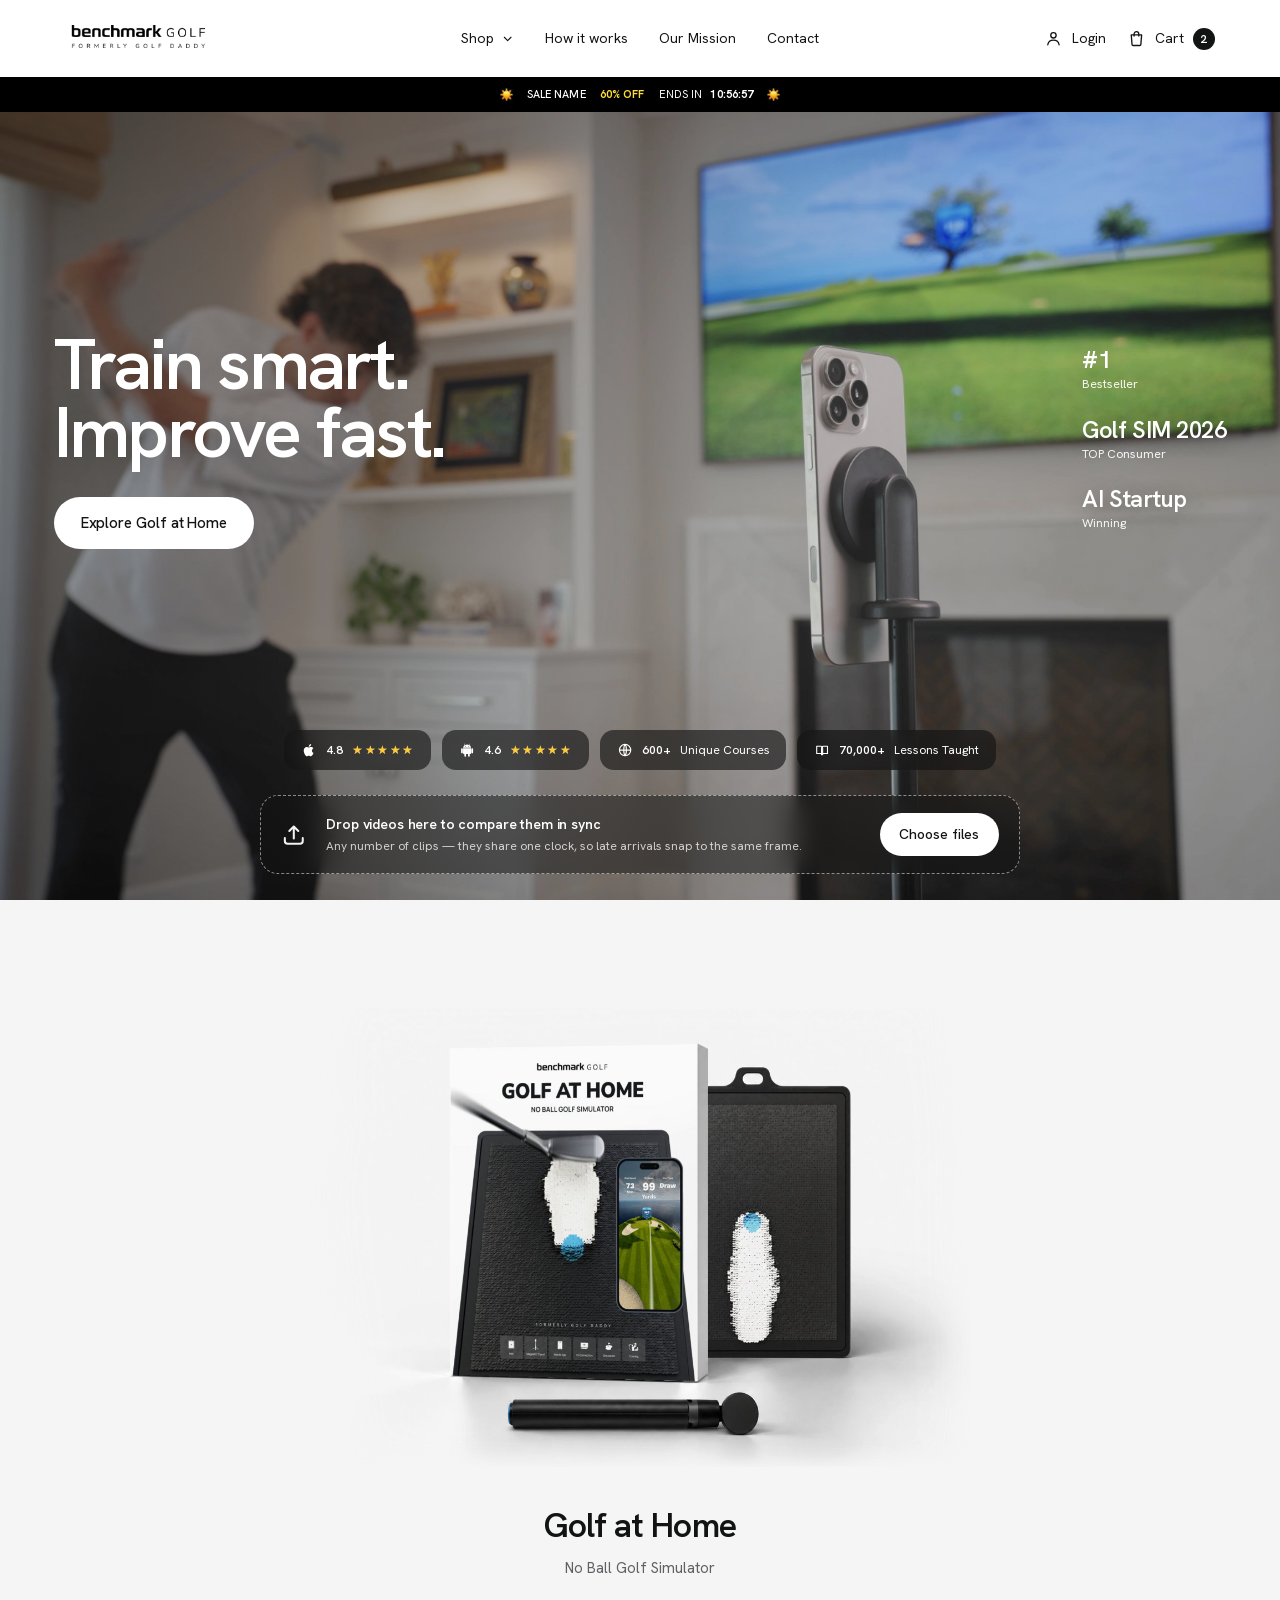
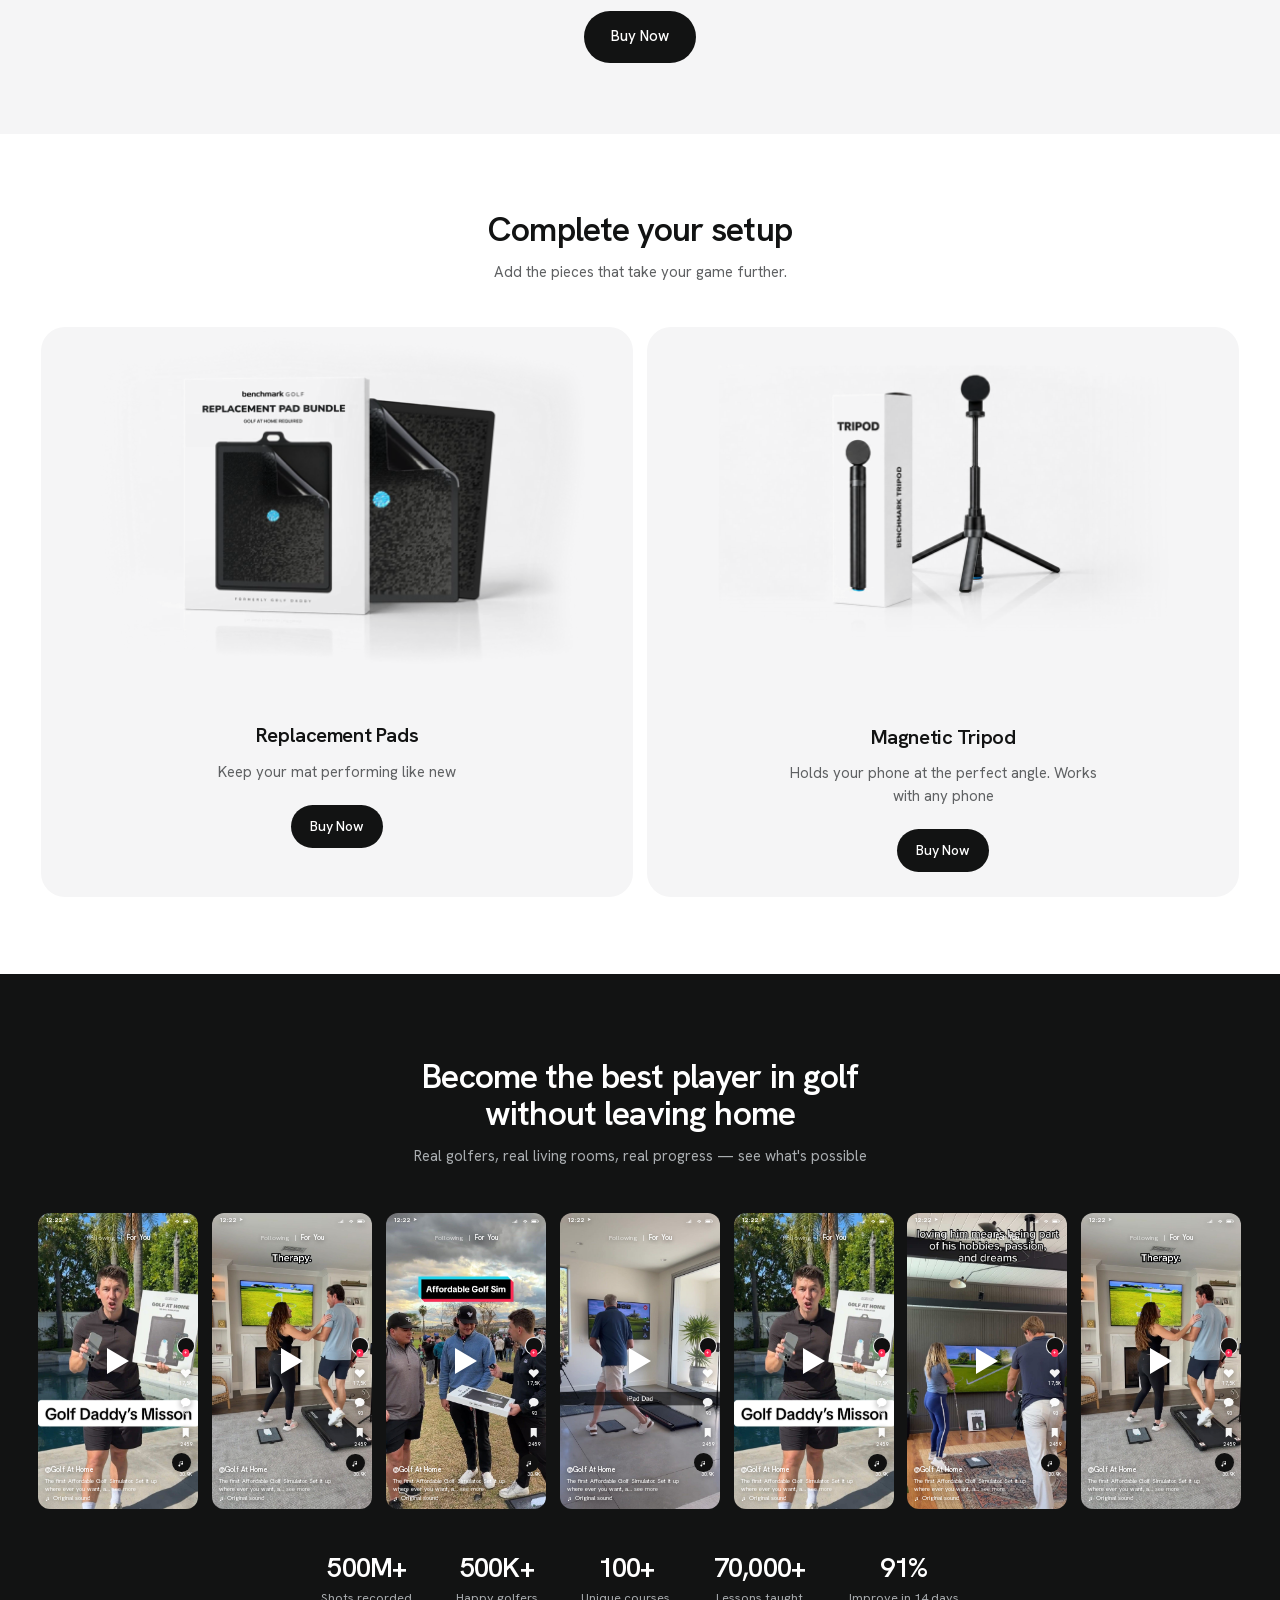
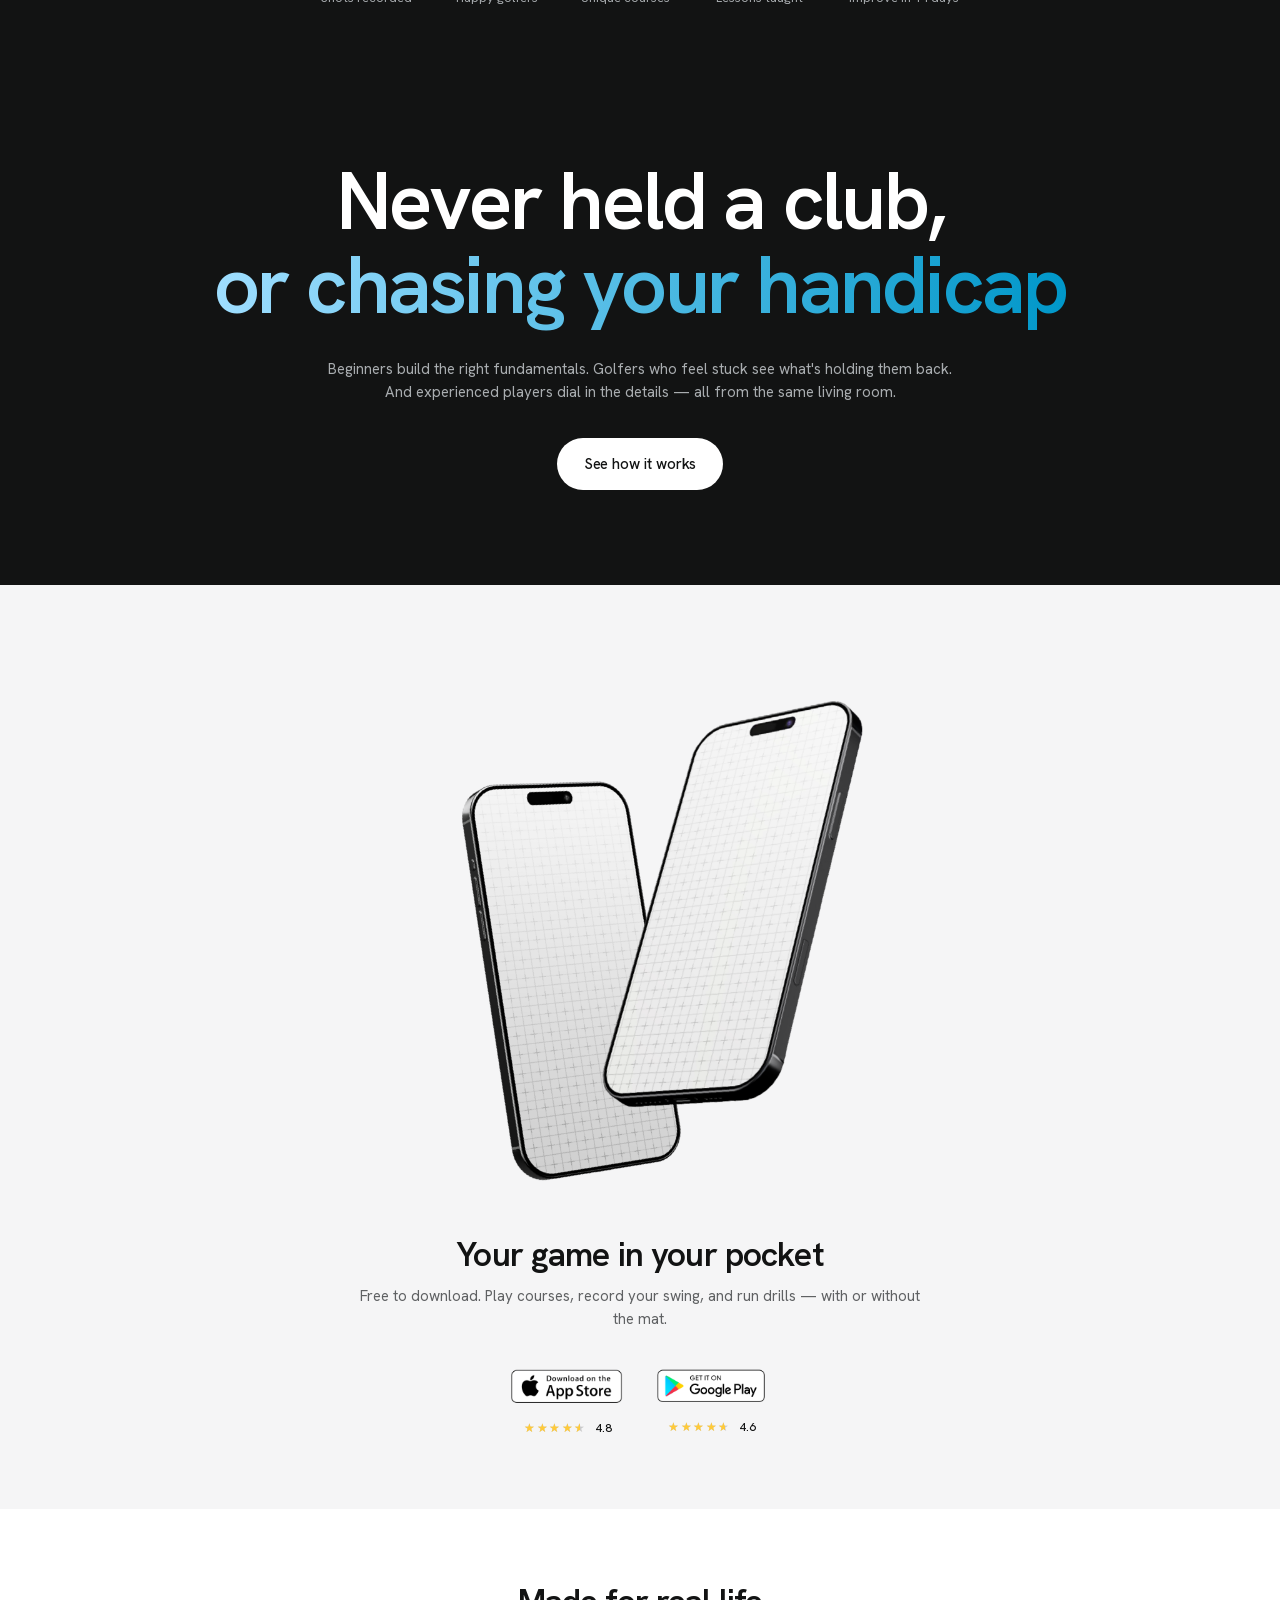
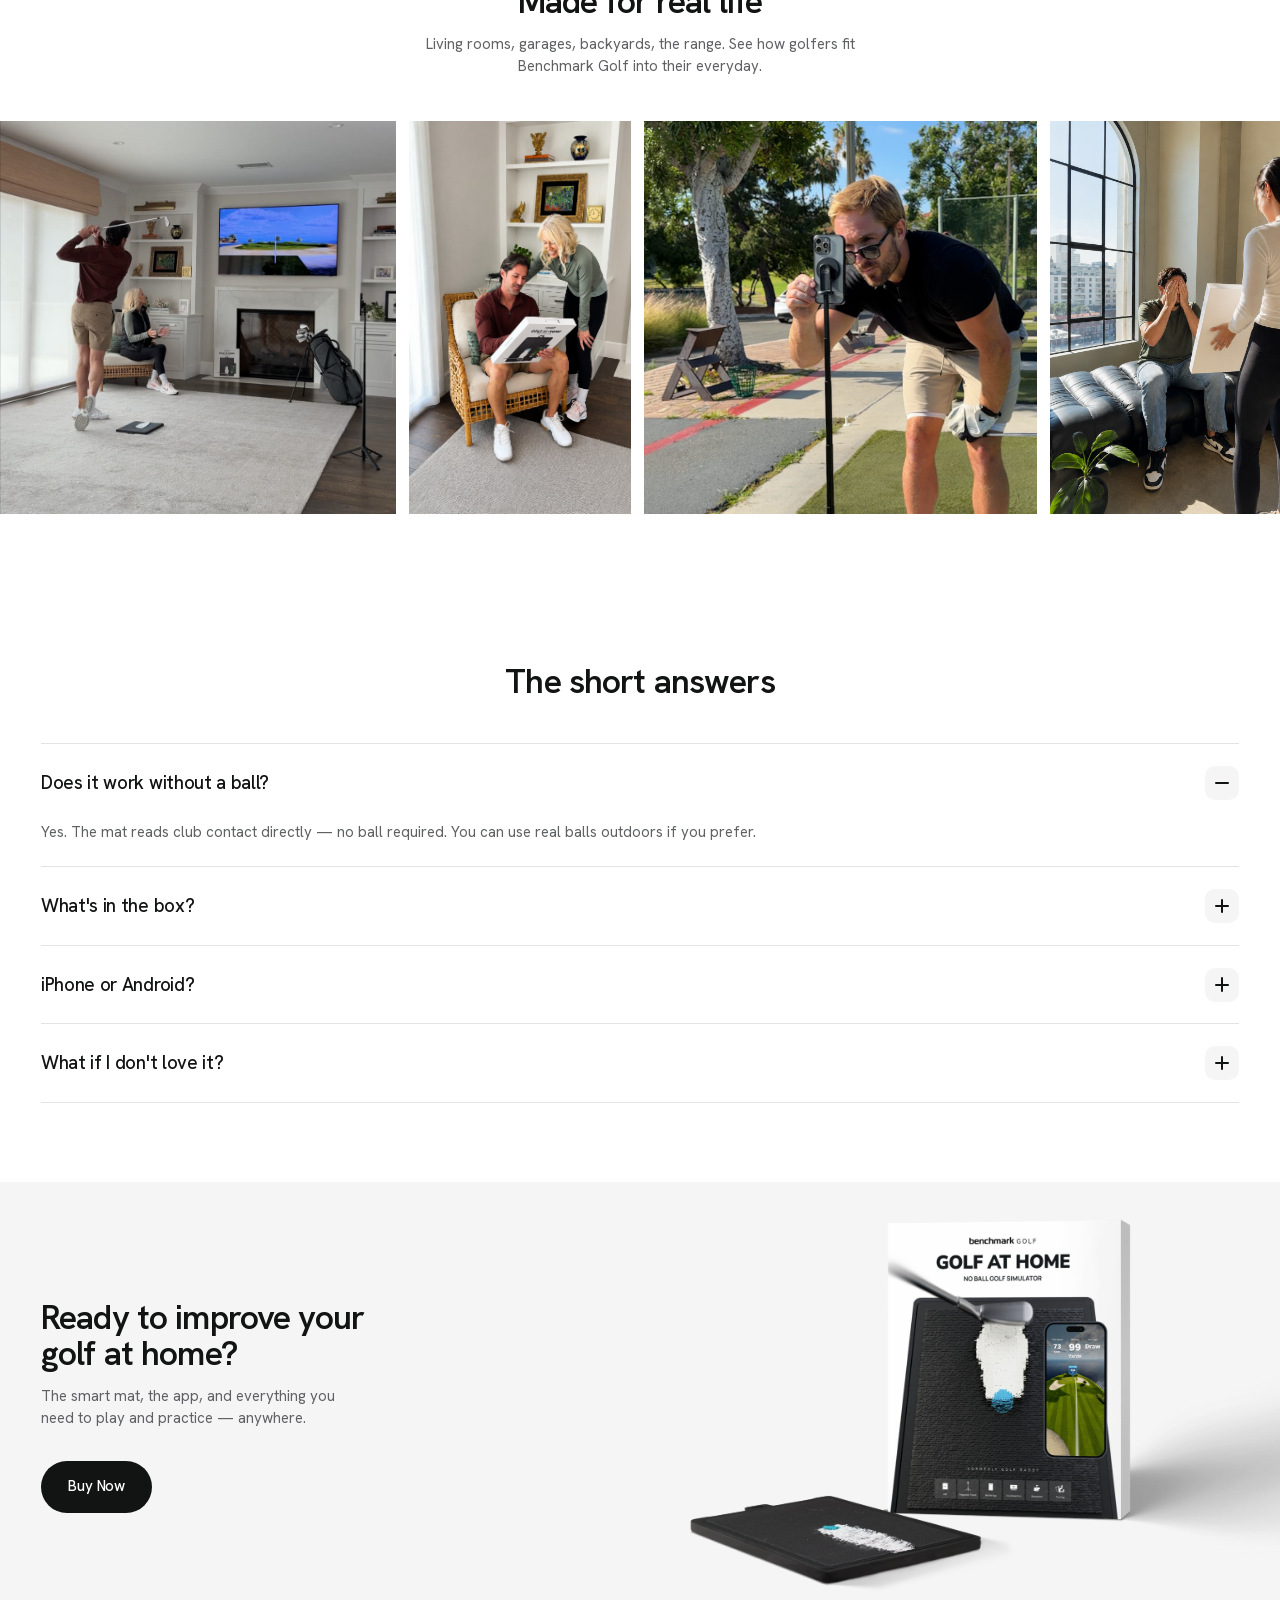
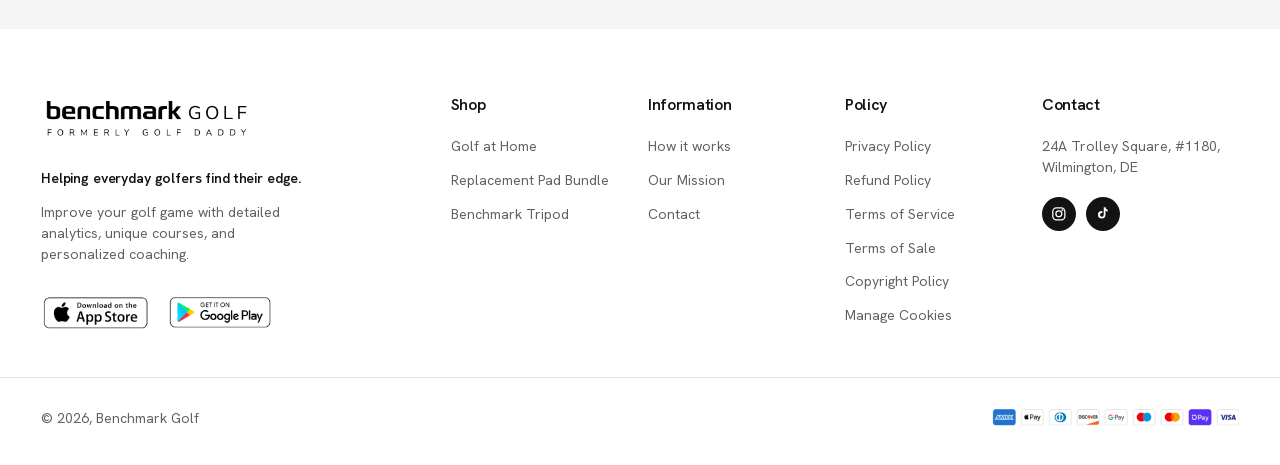
==== index.html @ 64818cf3 "Benchmark Golf homepage rebuild with synced drag-and-drop hero visualiser Recreates Home.pdf as a re" ====
<!doctype html>
<html lang="en">
<head>
<meta charset="utf-8">
<meta name="viewport" content="width=device-width, initial-scale=1, viewport-fit=cover">
<title>Benchmark Golf — Train smart. Improve fast.</title>
<meta name="description" content="Benchmark Golf reference build. Homepage recreated from the Figma comp, with a drag-and-drop synchronized video visualizer in the hero.">
<meta name="theme-color" content="#ffffff">
<link rel="preload" href="assets/fonts/HankenGrotesk-var.woff2" as="font" type="font/woff2" crossorigin>
<link rel="stylesheet" href="assets/css/styles.css">
<link rel="icon" href="data:image/svg+xml,<svg xmlns='http://www.w3.org/2000/svg' viewBox='0 0 100 100'><text y='.9em' font-size='90'>⛳</text></svg>">
</head>
<body>

<!-- ══════════════════════════ HEADER ══════════════════════════ -->
<header class="hdr" id="top">
  <div class="hdr__inner">
    <button class="hdr__burger" type="button" aria-label="Open menu" aria-expanded="false" data-menu-toggle>
      <span></span><span></span><span></span>
    </button>

    <a class="hdr__logo" href="#top" aria-label="Benchmark Golf — home">
      <img src="assets/img/logo-header.png" alt="Benchmark Golf, formerly Golf Daddy" width="230" height="60">
    </a>

    <nav class="nav" aria-label="Primary">
      <a class="nav__link nav__link--menu" href="#shop">Shop
        <svg viewBox="0 0 24 24" aria-hidden="true"><path d="M6 9.5 12 15.5 18 9.5" fill="none" stroke="currentColor" stroke-width="2" stroke-linecap="round" stroke-linejoin="round"/></svg>
      </a>
      <a class="nav__link" href="#how">How it works</a>
      <a class="nav__link" href="#mission">Our Mission</a>
      <a class="nav__link" href="#contact">Contact</a>
    </nav>

    <div class="hdr__actions">
      <a class="hdr__action" href="#login">
        <svg viewBox="0 0 24 24" aria-hidden="true"><circle cx="12" cy="8" r="3.4" fill="none" stroke="currentColor" stroke-width="1.7"/><path d="M4.8 20c.6-3.7 3.6-5.8 7.2-5.8s6.6 2.1 7.2 5.8" fill="none" stroke="currentColor" stroke-width="1.7" stroke-linecap="round"/></svg>
        <span>Login</span>
      </a>
      <a class="hdr__action" href="#cart">
        <svg viewBox="0 0 24 24" aria-hidden="true"><path d="M5.4 7.5h13.2l-1 12.2a1.4 1.4 0 0 1-1.4 1.3H7.8a1.4 1.4 0 0 1-1.4-1.3L5.4 7.5Z" fill="none" stroke="currentColor" stroke-width="1.7" stroke-linejoin="round"/><path d="M9 9V6.4a3 3 0 0 1 6 0V9" fill="none" stroke="currentColor" stroke-width="1.7" stroke-linecap="round"/></svg>
        <span>Cart</span>
        <b class="hdr__badge">2</b>
      </a>
    </div>
  </div>

  <!-- promo bar -->
  <div class="promo">
    <div class="promo__inner">
      <img class="promo__sun" src="assets/img/sun.jpg" alt="" width="18" height="18">
      <span class="promo__name">SALE NAME</span>
      <i class="promo__rule"></i>
      <span class="promo__off">60% OFF</span>
      <i class="promo__rule"></i>
      <span class="promo__ends">ENDS IN <b data-countdown="10:56:59">10:56:59</b></span>
      <img class="promo__sun" src="assets/img/sun.jpg" alt="" width="18" height="18">
    </div>
  </div>
</header>

<!-- ══════════════════════ HERO / VISUALIZER ══════════════════════ -->
<section class="hero" id="hero" data-state="empty">

  <!-- still frame from the comp, shown until clips are loaded -->
  <img class="hero__still" src="assets/img/hero-still.jpg" alt="" aria-hidden="true">
  <div class="hero__scrim" aria-hidden="true"></div>

  <!-- ---------- empty state: the comp's hero ---------- -->
  <div class="hero__copy">
    <div class="hero__lead">
      <h1 class="hero__title">Train smart.<br>Improve fast.</h1>
      <a class="btn btn--light" href="#shop">Explore Golf at Home</a>
    </div>

    <ul class="awards" aria-label="Awards">
      <li><b>#1</b><span>Bestseller</span></li>
      <li><b>Golf SIM 2026</b><span>TOP Consumer</span></li>
      <li><b>AI Startup</b><span>Winning</span></li>
    </ul>
  </div>

  <ul class="chips" aria-label="Ratings and stats">
    <li class="chip">
      <svg class="chip__i" viewBox="0 0 24 24" aria-hidden="true"><path fill="currentColor" d="M16.4 12.7c0-2.3 1.9-3.4 2-3.5-1.1-1.6-2.8-1.8-3.4-1.8-1.4-.15-2.8.85-3.5.85s-1.8-.83-3-.81c-1.5.02-2.9.88-3.7 2.24-1.6 2.75-.4 6.83 1.1 9.07.75 1.1 1.63 2.33 2.8 2.29 1.13-.05 1.55-.73 2.92-.73s1.75.73 2.94.71c1.22-.02 2-1.12 2.74-2.22.86-1.27 1.22-2.5 1.24-2.56-.03-.01-2.38-.91-2.4-3.6ZM14.1 5.9c.62-.75 1.04-1.8.92-2.85-.9.04-1.98.6-2.62 1.34-.57.66-1.07 1.72-.94 2.74 1 .08 2.02-.5 2.64-1.23Z"/></svg>
      <b>4.8</b><span class="stars" data-stars="5" aria-label="5 out of 5"></span>
    </li>
    <li class="chip">
      <svg class="chip__i" viewBox="0 0 24 24" aria-hidden="true"><path fill="currentColor" d="M6 9.4v7.4c0 .6.5 1.1 1.1 1.1h.8v2.6a1.3 1.3 0 0 0 2.6 0V17.9h2.9v2.6a1.3 1.3 0 0 0 2.6 0V17.9h.8c.6 0 1.1-.5 1.1-1.1V9.4H6Zm-1.6-.1a1.3 1.3 0 0 0-1.3 1.3v4.9a1.3 1.3 0 0 0 2.6 0v-4.9a1.3 1.3 0 0 0-1.3-1.3Zm15.2 0a1.3 1.3 0 0 0-1.3 1.3v4.9a1.3 1.3 0 0 0 2.6 0v-4.9a1.3 1.3 0 0 0-1.3-1.3ZM15.5 4.6l1-1.8a.3.3 0 0 0-.5-.3l-1 1.85a6.5 6.5 0 0 0-5.9 0L8.05 2.5a.3.3 0 0 0-.52.3l1 1.8A5.4 5.4 0 0 0 6 8.6h12a5.4 5.4 0 0 0-2.5-4ZM9.5 6.9a.6.6 0 1 1 0-1.2.6.6 0 0 1 0 1.2Zm5 0a.6.6 0 1 1 0-1.2.6.6 0 0 1 0 1.2Z"/></svg>
      <b>4.6</b><span class="stars" data-stars="5" aria-label="5 out of 5"></span>
    </li>
    <li class="chip">
      <svg class="chip__i" viewBox="0 0 24 24" aria-hidden="true"><circle cx="12" cy="12" r="8.4" fill="none" stroke="currentColor" stroke-width="1.7"/><path d="M12 3.6c2.6 2.5 2.6 14.3 0 16.8M12 3.6c-2.6 2.5-2.6 14.3 0 16.8M3.7 12h16.6" fill="none" stroke="currentColor" stroke-width="1.7"/></svg>
      <b>600+</b> Unique Courses
    </li>
    <li class="chip">
      <svg class="chip__i" viewBox="0 0 24 24" aria-hidden="true"><path d="M4 6.4h6.2a2.6 2.6 0 0 1 2.6 2.6v10a2 2 0 0 0-2-2H4V6.4Z" fill="none" stroke="currentColor" stroke-width="1.6" stroke-linejoin="round"/><path d="M20 6.4h-6.2a2.6 2.6 0 0 0-2.6 2.6v10a2 2 0 0 1 2-2H20V6.4Z" fill="none" stroke="currentColor" stroke-width="1.6" stroke-linejoin="round"/></svg>
      <b>70,000+</b> Lessons Taught
    </li>
  </ul>

  <!-- ---------- drop affordance ---------- -->
  <div class="dropcard" data-dropcard>
    <svg class="dropcard__i" viewBox="0 0 24 24" aria-hidden="true"><path d="M12 15.5V4.2m0 0L7.8 8.4M12 4.2l4.2 4.2" fill="none" stroke="currentColor" stroke-width="1.9" stroke-linecap="round" stroke-linejoin="round"/><path d="M3.6 15v2.8a2.6 2.6 0 0 0 2.6 2.6h11.6a2.6 2.6 0 0 0 2.6-2.6V15" fill="none" stroke="currentColor" stroke-width="1.9" stroke-linecap="round"/></svg>
    <div class="dropcard__txt">
      <b>Drop videos here to compare them in sync</b>
      <span>Any number of clips — they share one clock, so late arrivals snap to the same frame.</span>
    </div>
    <button class="btn btn--light btn--sm" type="button" data-browse>Choose files</button>
  </div>

  <!-- ---------- active state: the sync stage ---------- -->
  <div class="stage" data-stage hidden>
    <div class="stage__grid" data-grid></div>

    <div class="stage__bar">
      <div class="stage__row stage__row--main">
        <button class="ctl ctl--play" type="button" data-play aria-label="Play or pause (Space)">
          <svg class="i-play" viewBox="0 0 24 24" aria-hidden="true"><path fill="currentColor" d="M8 5.2 19 12 8 18.8V5.2Z"/></svg>
          <svg class="i-pause" viewBox="0 0 24 24" aria-hidden="true"><path fill="currentColor" d="M7.5 5h3.2v14H7.5zM13.3 5h3.2v14h-3.2z"/></svg>
        </button>

        <button class="ctl" type="button" data-restart aria-label="Restart (R)" title="Restart">
          <svg viewBox="0 0 24 24" aria-hidden="true"><path d="M4.8 12a7.2 7.2 0 1 0 2.2-5.2" fill="none" stroke="currentColor" stroke-width="1.9" stroke-linecap="round"/><path d="M4.4 4.6v4.2h4.2" fill="none" stroke="currentColor" stroke-width="1.9" stroke-linecap="round" stroke-linejoin="round"/></svg>
        </button>

        <span class="stage__time"><b data-cur>0:00.00</b> / <span data-dur>0:00.00</span></span>

        <input class="scrub" type="range" min="0" max="1000" value="0" step="1" data-scrub aria-label="Timeline">

        <div class="seg" role="group" aria-label="Playback speed">
          <button type="button" data-rate="0.25">¼×</button>
          <button type="button" data-rate="0.5">½×</button>
          <button type="button" data-rate="1" class="is-on">1×</button>
          <button type="button" data-rate="2">2×</button>
        </div>

        <button class="ctl ctl--txt is-on" type="button" data-loop aria-pressed="true" title="Loop">
          <svg viewBox="0 0 24 24" aria-hidden="true"><path d="M7 5.8h9.2a3.6 3.6 0 0 1 3.6 3.6v.6M17 18.2H7.8a3.6 3.6 0 0 1-3.6-3.6v-.6" fill="none" stroke="currentColor" stroke-width="1.9" stroke-linecap="round"/><path d="M14.6 3.4 17 5.8l-2.4 2.4M9.4 20.6 7 18.2l2.4-2.4" fill="none" stroke="currentColor" stroke-width="1.9" stroke-linecap="round" stroke-linejoin="round"/></svg>
          <span>Loop</span>
        </button>

        <div class="stage__spacer"></div>

        <button class="ctl ctl--txt" type="button" data-browse>
          <svg viewBox="0 0 24 24" aria-hidden="true"><path d="M12 5.5v13M5.5 12h13" fill="none" stroke="currentColor" stroke-width="2" stroke-linecap="round"/></svg>
          <span>Add</span>
        </button>
        <button class="ctl ctl--txt" type="button" data-fullscreen title="Fullscreen (F)">
          <svg viewBox="0 0 24 24" aria-hidden="true"><path d="M4.6 9.2V4.6h4.6M19.4 9.2V4.6h-4.6M4.6 14.8v4.6h4.6M19.4 14.8v4.6h-4.6" fill="none" stroke="currentColor" stroke-width="1.9" stroke-linecap="round" stroke-linejoin="round"/></svg>
        </button>
        <button class="ctl ctl--txt" type="button" data-clear title="Remove all clips">
          <svg viewBox="0 0 24 24" aria-hidden="true"><path d="M5.6 6.8h12.8M9.8 6.8V5.2a1.2 1.2 0 0 1 1.2-1.2h2a1.2 1.2 0 0 1 1.2 1.2v1.6M7.4 6.8l.7 12a1.3 1.3 0 0 0 1.3 1.2h5.2a1.3 1.3 0 0 0 1.3-1.2l.7-12" fill="none" stroke="currentColor" stroke-width="1.7" stroke-linecap="round" stroke-linejoin="round"/></svg>
          <span>Clear</span>
        </button>
      </div>
      <p class="stage__hint">Space play/pause · ←/→ nudge 1s · ⇧←/→ step a frame · R restart · F fullscreen · M mute. Files never leave your browser.</p>
    </div>
  </div>

  <!-- drag overlay -->
  <div class="dropveil" data-veil aria-hidden="true"><span>Release to add clips</span></div>
  <input type="file" accept="video/*" multiple hidden data-file>
</section>

<!-- ══════════════════════ GOLF AT HOME ══════════════════════ -->
<section class="pitch" id="shop">
  <img class="pitch__img" src="assets/img/product-golf-at-home.png" alt="Golf at Home no-ball golf simulator — box, smart mat, replacement pad and magnetic tripod" width="700" height="480">
  <h2 class="h2">Golf at Home</h2>
  <p class="pitch__sub">No Ball Golf Simulator</p>
  <a class="btn btn--dark" href="#cart">Buy Now</a>
</section>

<!-- ══════════════════════ COMPLETE YOUR SETUP ══════════════════════ -->
<section class="setup">
  <div class="wrap">
    <h2 class="h2 h2--c">Complete your setup</h2>
    <p class="sub sub--c">Add the pieces that take your game further.</p>

    <div class="setup__grid">
      <article class="card">
        <img src="assets/img/product-pads.png" alt="Replacement Pad Bundle" width="570" height="420">
        <h3>Replacement Pads</h3>
        <p>Keep your mat performing like new</p>
        <a class="btn btn--dark btn--sm" href="#cart">Buy Now</a>
      </article>
      <article class="card">
        <img src="assets/img/product-tripod.png" alt="Benchmark magnetic tripod" width="380" height="360">
        <h3>Magnetic Tripod</h3>
        <p>Holds your phone at the perfect angle. Works with any phone</p>
        <a class="btn btn--dark btn--sm" href="#cart">Buy Now</a>
      </article>
    </div>
  </div>
</section>

<!-- ══════════════════════ SOCIAL PROOF (DARK) ══════════════════════ -->
<section class="dark" id="how">
  <div class="wrap">
    <h2 class="h2 h2--c h2--inv">Become the best player in golf<br>without leaving home</h2>
    <p class="sub sub--c sub--inv">Real golfers, real living rooms, real progress — see what's possible</p>
  </div>

  <ul class="ugc">
    <li class="ugc__card"><img src="assets/img/ugc-1.jpg" alt="Golf Daddy's Mission" loading="lazy"><span class="ugc__play"></span><em>@Golf At Home</em></li>
    <li class="ugc__card"><img src="assets/img/ugc-2.jpg" alt="Therapy." loading="lazy"><span class="ugc__play"></span><em>@Golf At Home</em></li>
    <li class="ugc__card"><img src="assets/img/ugc-3.jpg" alt="Affordable Golf Sim" loading="lazy"><span class="ugc__play"></span><em>@Golf At Home</em></li>
    <li class="ugc__card"><img src="assets/img/ugc-4.jpg" alt="iPad Dad" loading="lazy"><span class="ugc__play"></span><em>@Golf At Home</em></li>
    <li class="ugc__card"><img src="assets/img/ugc-1.jpg" alt="Golf Daddy's Mission" loading="lazy"><span class="ugc__play"></span><em>@Golf At Home</em></li>
    <li class="ugc__card"><img src="assets/img/ugc-5.jpg" alt="Loving him means being part of his hobbies, passion and dreams" loading="lazy"><span class="ugc__play"></span><em>@Golf At Home</em></li>
    <li class="ugc__card"><img src="assets/img/ugc-2.jpg" alt="Therapy." loading="lazy"><span class="ugc__play"></span><em>@Golf At Home</em></li>
  </ul>

  <ul class="stats">
    <li><b>500M+</b><span>Shots recorded</span></li>
    <li><b>500K+</b><span>Happy golfers</span></li>
    <li><b>100+</b><span>Unique courses</span></li>
    <li><b>70,000+</b><span>Lessons taught</span></li>
    <li><b>91%</b><span>Improve in 14 days</span></li>
  </ul>
</section>

<!-- ══════════════════════ NEVER HELD A CLUB ══════════════════════ -->
<section class="dark dark--tight" id="mission">
  <div class="wrap">
    <h2 class="mega">Never held a club,<br><span class="mega__blue">or chasing your handicap</span></h2>
    <p class="sub sub--c sub--inv sub--narrow">Beginners build the right fundamentals. Golfers who feel stuck see what's holding them back. And experienced players dial in the details — all from the same living room.</p>
    <div class="center"><a class="btn btn--light" href="#how">See how it works</a></div>
  </div>
</section>

<!-- ══════════════════════ APP ══════════════════════ -->
<section class="app">
  <img class="app__img" src="assets/img/phones.png" alt="Benchmark Golf app on two iPhones" width="490" height="560">
  <h2 class="h2 h2--c">Your game in your pocket</h2>
  <p class="sub sub--c">Free to download. Play courses, record your swing, and run drills — with or without the mat.</p>
  <div class="app__badges">
    <a class="app__badge" href="#ios">
      <img src="assets/img/badge-appstore.png" alt="Download on the App Store" width="165" height="65">
      <span class="app__rating"><span class="stars" data-stars="4.5"></span><b>4.8</b></span>
    </a>
    <a class="app__badge" href="#android">
      <img src="assets/img/badge-googleplay.png" alt="Get it on Google Play" width="170" height="65">
      <span class="app__rating"><span class="stars" data-stars="4.5"></span><b>4.6</b></span>
    </a>
  </div>
</section>

<!-- ══════════════════════ MADE FOR REAL LIFE ══════════════════════ -->
<section class="life">
  <div class="wrap">
    <h2 class="h2 h2--c">Made for real life</h2>
    <p class="sub sub--c">Living rooms, garages, backyards, the range. See how golfers fit<br>Benchmark Golf into their everyday.</p>
  </div>
  <div class="marquee" data-marquee>
    <div class="marquee__track">
      <img src="assets/img/life-1.jpg" alt="" loading="lazy"><img src="assets/img/life-2.jpg" alt="" loading="lazy"><img src="assets/img/life-3.jpg" alt="" loading="lazy"><img src="assets/img/life-4.jpg" alt="" loading="lazy"><img src="assets/img/life-5.jpg" alt="" loading="lazy"><img src="assets/img/life-6.jpg" alt="" loading="lazy"><img src="assets/img/life-7.jpg" alt="" loading="lazy"><img src="assets/img/life-8.jpg" alt="" loading="lazy">
    </div>
  </div>
</section>

<!-- ══════════════════════ FAQ ══════════════════════ -->
<section class="faq">
  <h2 class="h2 h2--c">The short answers</h2>
  <div class="faq__list">
    <details open>
      <summary>Does it work without a ball?<i></i></summary>
      <div class="faq__a"><p>Yes. The mat reads club contact directly — no ball required. You can use real balls outdoors if you prefer.</p></div>
    </details>
    <details>
      <summary>What's in the box?<i></i></summary>
      <div class="faq__a"><p>The Golf at Home smart mat, a replacement pad, the magnetic phone tripod, and a quick-start guide. The app is a free download on iOS and Android.</p></div>
    </details>
    <details>
      <summary>iPhone or Android?<i></i></summary>
      <div class="faq__a"><p>Both. The app runs on iPhone and Android, and the magnetic tripod holds any phone at the right angle.</p></div>
    </details>
    <details>
      <summary>What if I don't love it?<i></i></summary>
      <div class="faq__a"><p>Send it back. If it isn't making your practice better, return it and we'll refund you.</p></div>
    </details>
  </div>
</section>

<!-- ══════════════════════ CTA ══════════════════════ -->
<section class="cta">
  <div class="cta__inner">
    <div class="cta__txt">
      <h2 class="h2">Ready to improve your<br>golf at home?</h2>
      <p class="sub">The smart mat, the app, and everything you need to play and practice — anywhere.</p>
      <a class="btn btn--dark" href="#cart">Buy Now</a>
    </div>
  </div>
  <img class="cta__img" src="assets/img/cta-product.png" alt="Golf at Home box and smart mat" width="770" height="700">
</section>

<!-- ══════════════════════ FOOTER ══════════════════════ -->
<footer class="ftr" id="contact">
  <div class="wrap ftr__grid">
    <div class="ftr__brand">
      <img class="ftr__logo" src="assets/img/logo-footer.png" alt="Benchmark Golf, formerly Golf Daddy" width="330" height="90">
      <p class="ftr__tag">Helping everyday golfers find their edge.</p>
      <p class="ftr__desc">Improve your golf game with detailed analytics, unique courses, and personalized coaching.</p>
      <div class="ftr__badges">
        <a href="#ios"><img src="assets/img/badge-appstore.png" alt="Download on the App Store" width="152" height="48"></a>
        <a href="#android"><img src="assets/img/badge-googleplay.png" alt="Get it on Google Play" width="156" height="48"></a>
      </div>
    </div>

    <nav class="ftr__col" aria-label="Shop">
      <h3>Shop</h3>
      <a href="#shop">Golf at Home</a>
      <a href="#shop">Replacement Pad Bundle</a>
      <a href="#shop">Benchmark Tripod</a>
    </nav>

    <nav class="ftr__col" aria-label="Information">
      <h3>Information</h3>
      <a href="#how">How it works</a>
      <a href="#mission">Our Mission</a>
      <a href="#contact">Contact</a>
    </nav>

    <nav class="ftr__col" aria-label="Policy">
      <h3>Policy</h3>
      <a href="#">Privacy Policy</a>
      <a href="#">Refund Policy</a>
      <a href="#">Terms of Service</a>
      <a href="#">Terms of Sale</a>
      <a href="#">Copyright Policy</a>
      <a href="#">Manage Cookies</a>
    </nav>

    <div class="ftr__col">
      <h3>Contact</h3>
      <address>24A Trolley Square, #1180,<br>Wilmington, DE</address>
      <div class="ftr__social">
        <a href="#" aria-label="Instagram"><svg viewBox="0 0 24 24" aria-hidden="true"><rect x="3.8" y="3.8" width="16.4" height="16.4" rx="5" fill="none" stroke="currentColor" stroke-width="1.7"/><circle cx="12" cy="12" r="4" fill="none" stroke="currentColor" stroke-width="1.7"/><circle cx="16.9" cy="7.1" r="1.2" fill="currentColor"/></svg></a>
        <a href="#" aria-label="TikTok"><svg viewBox="0 0 24 24" aria-hidden="true"><path fill="currentColor" d="M13.2 3h2.5c.2 1.7 1.2 3 2.9 3.3v2.5c-1.1 0-2.1-.3-3-.9v5.5a5.1 5.1 0 1 1-5.1-5.1c.3 0 .5 0 .8.1v2.6a2.5 2.5 0 1 0 1.9 2.4V3Z"/></svg></a>
      </div>
    </div>
  </div>

  <div class="wrap ftr__bottom">
    <small>© 2026, Benchmark Golf</small>
    <img class="ftr__pay" src="assets/img/payments.png" alt="Amex, Apple Pay, Diners Club, Discover, Google Pay, Maestro, Mastercard, Shop Pay, Visa" width="380" height="24">
  </div>
</footer>

<script src="assets/js/site.js" defer></script>
<script src="assets/js/visualizer.js" defer></script>
</body>
</html>
---- assets/css/styles.css ----
@font-face{
  font-family:'Hanken Grotesk';
  src:url('../fonts/HankenGrotesk-var.woff2') format('woff2-variations'),
      url('../fonts/HankenGrotesk-var.woff2') format('woff2');
  font-weight:300 800;
  font-style:normal;
  font-display:swap;
}

/* ─────────────────────────── tokens ─────────────────────────── */
:root{
  --ink:#121313;
  --gray:#f5f5f6;
  --card:#f5f5f6;
  --muted:#5f6163;
  --muted-inv:#a9adb0;
  --line:#e3e3e4;
  --blue-a:#9fdeff;
  --blue-b:#0097c9;
  --gold:#ffca39;
  --sale-gold:#fedd38;

  --wrap:1520px;
  --gutter:clamp(20px, 3.2vw, 60px);
  --hdr-h:77px;
  --promo-h:35px;

  --r-pill:999px;
  --r-card:24px;

  /* sizes calibrated against the comp: value at 1920 = design px */
  --fs-h1:clamp(42px, 5.62vw, 108px);
  --fs-mega:clamp(38px, 6.35vw, 122px);
  --fs-h2:clamp(28px, 2.66vw, 51px);
  --fs-sub:clamp(15px, 1.15vw, 22px);
  --fs-body:clamp(14px, .94vw, 18px);
  --fs-nav:clamp(14px, .94vw, 18px);
  --fs-btn:clamp(15px, 1.15vw, 22px);
}

*,*::before,*::after{box-sizing:border-box}
html{-webkit-text-size-adjust:100%;scroll-behavior:smooth}
@media (prefers-reduced-motion:reduce){html{scroll-behavior:auto}}

body{
  margin:0;
  background:#fff;
  color:var(--ink);
  font-family:'Hanken Grotesk',-apple-system,BlinkMacSystemFont,'Segoe UI',Roboto,Helvetica,Arial,sans-serif;
  font-size:var(--fs-body);
  line-height:1.5;
  -webkit-font-smoothing:antialiased;
  text-rendering:optimizeLegibility;
}
img{max-width:100%;display:block}
a{color:inherit;text-decoration:none}
button{font:inherit;color:inherit}
svg{width:1em;height:1em;display:block;flex:none}

.wrap{width:100%;max-width:var(--wrap);margin-inline:auto;padding-inline:var(--gutter)}
.center{display:flex;justify-content:center}
:where(a,button,summary,input,[tabindex]):focus-visible{
  outline:2.5px solid var(--blue-b);outline-offset:3px;border-radius:6px;
}

/* ─────────────────────────── type ─────────────────────────── */
.h2{
  font-size:var(--fs-h2);font-weight:600;line-height:1.08;
  letter-spacing:-.025em;margin:0;
}
.h2--c{text-align:center}
.h2--inv{color:#fff}
.sub{
  font-size:var(--fs-sub);line-height:1.5;color:var(--muted);
  margin:clamp(10px,1vw,18px) 0 0;
}
.sub--c{text-align:center;margin-inline:auto}
.sub--inv{color:var(--muted-inv)}
.sub--narrow{max-width:min(56ch,690px)}

.mega{
  font-size:var(--fs-mega);font-weight:600;line-height:1.03;
  letter-spacing:-.034em;text-align:center;color:#fff;margin:0;
}
.mega__blue{
  background:linear-gradient(90deg,var(--blue-a) 0%,var(--blue-b) 100%);
  -webkit-background-clip:text;background-clip:text;
  color:transparent;-webkit-text-fill-color:transparent;
}

/* ─────────────────────────── buttons ─────────────────────────── */
.btn{
  --btn-bg:var(--ink);--btn-fg:#fff;
  display:inline-flex;align-items:center;justify-content:center;
  background:var(--btn-bg);color:var(--btn-fg);
  border:0;border-radius:var(--r-pill);cursor:pointer;
  font-size:var(--fs-btn);font-weight:500;letter-spacing:-.005em;
  padding:clamp(12px,1.15vw,22px) clamp(24px,2.1vw,40px);
  transition:transform .18s ease, opacity .18s ease, background-color .18s ease;
  white-space:nowrap;
}
.btn:hover{transform:translateY(-1px);opacity:.9}
.btn:active{transform:translateY(0)}
.btn--light{--btn-bg:#fff;--btn-fg:var(--ink)}
.btn--dark{--btn-bg:var(--ink);--btn-fg:#fff}
.btn--sm{font-size:clamp(14px,.99vw,19px);padding:clamp(10px,.85vw,16px) clamp(18px,1.5vw,28px)}

/* ─────────────────────────── header ─────────────────────────── */
.hdr{position:sticky;top:0;z-index:60;background:#fff}
.hdr__inner{
  height:var(--hdr-h);width:100%;
  padding-inline:clamp(20px,5.1vw,98px);
  display:grid;grid-template-columns:1fr auto 1fr;align-items:center;gap:20px;
}
.hdr__logo{grid-column:1;justify-self:start}
.hdr__logo img{width:clamp(150px,12vw,208px);height:auto}
.nav{grid-column:2;display:flex;gap:clamp(18px,2.4vw,46px);justify-content:center}
.nav__link{
  font-size:var(--fs-nav);font-weight:400;
  display:inline-flex;align-items:center;gap:7px;padding:6px 0;
  position:relative;
}
.nav__link svg{width:.95em;height:.95em}
.nav__link::after{
  content:"";position:absolute;left:0;right:0;bottom:0;height:1.5px;
  background:currentColor;transform:scaleX(0);transform-origin:left;
  transition:transform .22s ease;
}
.nav__link:hover::after{transform:scaleX(1)}

.hdr__actions{grid-column:3;display:flex;align-items:center;gap:clamp(14px,1.6vw,30px);justify-self:end}
.hdr__action{
  display:inline-flex;align-items:center;gap:9px;
  font-size:var(--fs-nav);position:relative;
}
.hdr__action svg{width:1.35em;height:1.35em;stroke-width:1.6}
.hdr__badge{
  min-width:22px;height:22px;padding:0 6px;border-radius:999px;
  background:var(--ink);color:#fff;font-size:12px;font-weight:600;
  display:inline-flex;align-items:center;justify-content:center;
}
.hdr__burger{
  display:none;grid-column:1;justify-self:start;
  background:none;border:0;padding:8px 8px 8px 0;cursor:pointer;flex-direction:column;gap:5px;
}
.hdr__burger span{display:block;width:24px;height:2px;background:var(--ink);border-radius:2px;transition:transform .22s ease,opacity .18s ease}
.hdr__burger.is-open span:nth-child(1){transform:translateY(7px) rotate(45deg)}
.hdr__burger.is-open span:nth-child(2){opacity:0}
.hdr__burger.is-open span:nth-child(3){transform:translateY(-7px) rotate(-45deg)}

.menu[hidden]{display:none}
.menu{
  display:flex;flex-direction:column;gap:2px;background:#fff;
  border-top:1px solid var(--line);padding:10px var(--gutter) 18px;
}
.menu__link{
  display:flex;align-items:center;gap:8px;padding:13px 0;
  font-size:18px;border-bottom:1px solid var(--line);
}
.menu__link:last-child{border-bottom:0}
.menu__link svg{width:.9em;height:.9em}

/* promo bar */
.promo{background:#000;color:#fff;height:var(--promo-h);display:flex;align-items:center;overflow:hidden}
.promo__inner{
  width:100%;display:flex;align-items:center;justify-content:center;
  gap:clamp(10px,1.1vw,20px);font-size:clamp(11px,.78vw,15px);
  letter-spacing:.01em;padding-inline:12px;
}
.promo__sun{width:1.15em;height:1.15em;border-radius:2px;flex:none}
.promo__name{font-weight:500}
.promo__off{color:var(--sale-gold);font-weight:700}
.promo__ends{white-space:nowrap}
.promo__ends b{font-weight:700;font-variant-numeric:tabular-nums;margin-left:.45em}
.promo__rule{display:none;width:1px;height:1.05em;background:#4a4a4a;flex:none}
@media (max-width:820px){.promo__rule{display:block}}

/* ─────────────────────────── hero ─────────────────────────── */
.hero{
  position:relative;isolation:isolate;overflow:hidden;
  min-height:clamp(540px,calc(100svh - var(--hdr-h) - var(--promo-h)),873px);
  display:flex;flex-direction:column;justify-content:center;
  padding:clamp(28px,3vw,56px) 0 clamp(20px,2vw,34px);
  background:#1b1b1c;
}
.hero__still{
  position:absolute;inset:0;width:100%;height:100%;object-fit:cover;z-index:-2;
  transition:opacity .45s ease, transform .6s ease;
}
.hero__scrim{
  position:absolute;inset:0;z-index:-1;
  background:linear-gradient(100deg,rgba(0,0,0,.42) 0%,rgba(0,0,0,.16) 46%,rgba(0,0,0,.05) 70%);
  transition:opacity .45s ease;
}

.hero__copy{
  width:100%;max-width:var(--wrap);margin-inline:auto;
  padding-inline:clamp(20px,4.2vw,80px);
  display:flex;align-items:center;justify-content:space-between;
  gap:clamp(24px,4vw,80px);flex:1;
}
.hero__title{
  font-size:var(--fs-h1);font-weight:600;line-height:.94;letter-spacing:-.038em;
  color:#fff;margin:0 0 clamp(20px,2.4vw,44px);
  text-shadow:0 2px 34px rgba(0,0,0,.22);
}
.awards{
  list-style:none;margin:0;padding:0;color:#fff;
  display:flex;flex-direction:column;gap:clamp(16px,1.9vw,36px);
  text-shadow:0 2px 22px rgba(0,0,0,.3);
}
.awards li{display:flex;flex-direction:column;gap:2px}
.awards b{font-size:clamp(20px,1.85vw,35px);font-weight:600;letter-spacing:-.02em;line-height:1.05}
.awards span{font-size:clamp(12px,.92vw,17px);opacity:.94}

.chips{
  list-style:none;margin:0;padding:0 clamp(20px,3vw,60px);
  display:flex;flex-wrap:wrap;gap:clamp(8px,.85vw,16px);justify-content:center;
}
.chip{
  display:inline-flex;align-items:center;gap:9px;
  background:rgba(18,19,19,.62);color:#fff;
  -webkit-backdrop-filter:blur(14px);backdrop-filter:blur(14px);
  border-radius:14px;padding:clamp(9px,.85vw,16px) clamp(14px,1.3vw,26px);
  font-size:clamp(12px,.92vw,17px);white-space:nowrap;
}
.chip b{font-weight:600}
.chip__i{width:1.35em;height:1.35em}

/* stars */
.stars{
  position:relative;display:inline-block;line-height:1;
  letter-spacing:1.5px;white-space:nowrap;font-size:1.02em;
}
.stars__bg{color:rgba(140,140,140,.42)}
.stars__fg{
  position:absolute;inset:0;overflow:hidden;color:var(--gold);
  white-space:nowrap;
}
.chip .stars__bg{color:rgba(255,255,255,.3)}

/* ── drop affordance ── */
.dropcard{
  position:relative;z-index:2;
  width:min(760px,calc(100% - 2*var(--gutter)));margin:clamp(18px,2vw,34px) auto 0;
  display:flex;align-items:center;gap:clamp(14px,1.5vw,24px);
  padding:clamp(14px,1.35vw,22px) clamp(16px,1.6vw,26px);
  border:1.5px dashed rgba(255,255,255,.5);border-radius:18px;
  background:rgba(18,19,19,.5);
  -webkit-backdrop-filter:blur(16px);backdrop-filter:blur(16px);
  color:#fff;transition:border-color .2s ease, background-color .2s ease;
}
.dropcard:hover{border-color:rgba(255,255,255,.85);background:rgba(18,19,19,.62)}
.dropcard__i{width:clamp(24px,2vw,34px);height:clamp(24px,2vw,34px);opacity:.95}
.dropcard__txt{display:flex;flex-direction:column;gap:3px;min-width:0;flex:1}
.dropcard__txt b{font-size:clamp(14px,1.02vw,19px);font-weight:600;letter-spacing:-.01em}
.dropcard__txt span{font-size:clamp(12px,.86vw,15px);color:rgba(255,255,255,.76);line-height:1.4}

/* ── stage (active visualizer) ── */
.hero[data-state="live"]{background:#0b0c0c;padding-block:0}
.hero[data-state="live"] .hero__still{opacity:0;transform:scale(1.04)}
.hero[data-state="live"] .hero__scrim{opacity:0}
.hero[data-state="live"] .hero__copy,
.hero[data-state="live"] .chips,
.hero[data-state="live"] .dropcard{display:none}

.hero:fullscreen{min-height:100%;height:100%;background:#000}
.hero:fullscreen .stage{padding:clamp(14px,1.4vw,26px)}

.stage[hidden]{display:none}
.stage{
  position:relative;z-index:2;flex:1;display:flex;flex-direction:column;
  min-height:0;padding:clamp(12px,1.1vw,20px);gap:clamp(10px,.9vw,16px);
}
.stage__grid{
  flex:1;min-height:0;display:grid;gap:clamp(8px,.7vw,14px);
  grid-template-columns:repeat(var(--cols,1),minmax(0,1fr));
  align-content:stretch;
}

.clip{
  position:relative;background:#000;border-radius:14px;overflow:hidden;
  min-height:0;display:flex;align-items:center;justify-content:center;
  box-shadow:0 1px 0 rgba(255,255,255,.06) inset;
}
.clip video{width:100%;height:100%;object-fit:contain;background:#000;display:block}
.clip__top{
  position:absolute;top:0;left:0;right:0;display:flex;align-items:center;gap:8px;
  padding:10px 12px;font-size:12.5px;color:#fff;
  background:linear-gradient(180deg,rgba(0,0,0,.72),rgba(0,0,0,0));
  opacity:0;transition:opacity .18s ease;pointer-events:none;
}
.clip:hover .clip__top,.clip:focus-within .clip__top{opacity:1;pointer-events:auto}
.clip__name{
  flex:1;min-width:0;overflow:hidden;text-overflow:ellipsis;white-space:nowrap;
  font-weight:500;letter-spacing:-.005em;
}
.clip__meta{opacity:.72;font-variant-numeric:tabular-nums;flex:none}
.clip__btn{
  background:rgba(255,255,255,.16);border:0;border-radius:8px;color:#fff;
  width:26px;height:26px;display:grid;place-items:center;cursor:pointer;flex:none;
  transition:background-color .15s ease;
}
.clip__btn:hover{background:rgba(255,255,255,.32)}
.clip__btn.is-on{background:#fff;color:#111}
.clip__btn svg{width:15px;height:15px}
.clip__nudge{
  position:absolute;bottom:0;left:0;right:0;display:flex;align-items:center;
  justify-content:center;gap:6px;padding:9px;font-size:12px;color:#fff;
  background:linear-gradient(0deg,rgba(0,0,0,.72),rgba(0,0,0,0));
  opacity:0;transition:opacity .18s ease;
}
.clip:hover .clip__nudge,.clip:focus-within .clip__nudge{opacity:1}
.clip__nudge b{font-variant-numeric:tabular-nums;min-width:52px;text-align:center;font-weight:500}
.clip__spin{
  position:absolute;width:26px;height:26px;border-radius:50%;
  border:2.5px solid rgba(255,255,255,.25);border-top-color:#fff;
  animation:spin .8s linear infinite;
}
@keyframes spin{to{transform:rotate(360deg)}}

/* clip has run past its own end (or hasn't started yet) */
.clip.is-out video{opacity:.42;filter:saturate(.55)}
.clip.is-out::after{
  content:"out of range";position:absolute;bottom:10px;left:0;right:0;
  text-align:center;font-size:11px;letter-spacing:.06em;text-transform:uppercase;
  color:rgba(255,255,255,.7);pointer-events:none;
}
.clip.is-bad{outline:1.5px solid rgba(255,120,110,.55);outline-offset:-1.5px}

/* ── control bar ── */
.stage__bar{
  background:rgba(255,255,255,.07);border:1px solid rgba(255,255,255,.11);
  -webkit-backdrop-filter:blur(20px);backdrop-filter:blur(20px);
  border-radius:16px;padding:clamp(9px,.8vw,14px) clamp(11px,1vw,18px);
  color:#fff;flex:none;
}
.stage__row{display:flex;align-items:center;gap:clamp(7px,.7vw,13px);flex-wrap:wrap}
.stage__spacer{flex:1;min-width:0}
.stage__time{
  font-size:13px;font-variant-numeric:tabular-nums;color:rgba(255,255,255,.72);
  white-space:nowrap;flex:none;
}
.stage__time b{color:#fff;font-weight:600}
.stage__hint{
  margin:9px 0 0;font-size:11.5px;color:rgba(255,255,255,.46);
  letter-spacing:.005em;line-height:1.45;
}

.ctl{
  background:rgba(255,255,255,.13);border:0;border-radius:10px;color:#fff;
  height:36px;min-width:36px;padding:0 9px;cursor:pointer;
  display:inline-flex;align-items:center;justify-content:center;gap:7px;
  transition:background-color .15s ease, transform .12s ease;flex:none;
}
.ctl:hover{background:rgba(255,255,255,.24)}
.ctl:active{transform:scale(.95)}
.ctl svg{width:17px;height:17px}
.ctl--txt{font-size:13px;font-weight:500;padding:0 12px}
.ctl--txt span{line-height:1}
.ctl.is-on{background:#fff;color:#111}
.ctl--play{background:#fff;color:#111;width:42px;height:42px;border-radius:12px}
.ctl--play:hover{background:#e8e8e8}
.ctl--play svg{width:19px;height:19px}
.ctl--play .i-pause{display:none}
.hero[data-playing] .ctl--play .i-play{display:none}
.hero[data-playing] .ctl--play .i-pause{display:block}

.seg{display:inline-flex;background:rgba(255,255,255,.13);border-radius:10px;padding:3px;gap:2px;flex:none}
.seg button{
  background:none;border:0;border-radius:7px;color:rgba(255,255,255,.8);
  height:30px;padding:0 10px;font-size:12.5px;font-weight:500;cursor:pointer;
  transition:background-color .15s ease,color .15s ease;
}
.seg button:hover{color:#fff}
.seg button.is-on{background:#fff;color:#111}

.scrub{
  -webkit-appearance:none;appearance:none;flex:1;min-width:120px;
  height:22px;background:transparent;cursor:pointer;
}
.scrub::-webkit-slider-runnable-track{
  height:5px;border-radius:99px;
  background:linear-gradient(90deg,#fff var(--p,0%),rgba(255,255,255,.22) var(--p,0%));
}
.scrub::-moz-range-track{height:5px;border-radius:99px;background:rgba(255,255,255,.22)}
.scrub::-moz-range-progress{height:5px;border-radius:99px;background:#fff}
.scrub::-webkit-slider-thumb{
  -webkit-appearance:none;appearance:none;width:14px;height:14px;border-radius:50%;
  background:#fff;margin-top:-4.5px;box-shadow:0 1px 5px rgba(0,0,0,.5);
}
.scrub::-moz-range-thumb{width:14px;height:14px;border:0;border-radius:50%;background:#fff}

/* drag veil */
.dropveil{
  position:absolute;inset:0;z-index:5;display:none;
  align-items:center;justify-content:center;
  background:rgba(8,9,9,.82);
  -webkit-backdrop-filter:blur(6px);backdrop-filter:blur(6px);
}
.dropveil span{
  border:2px dashed rgba(255,255,255,.6);border-radius:20px;
  padding:clamp(20px,2.6vw,44px) clamp(30px,4vw,70px);
  color:#fff;font-size:clamp(16px,1.5vw,26px);font-weight:600;letter-spacing:-.02em;
}
.hero[data-drag] .dropveil{display:flex}

/* ─────────────────────────── golf at home ─────────────────────────── */
.pitch{
  background:var(--gray);text-align:center;
  padding:clamp(46px,5vw,96px) var(--gutter) clamp(52px,5.6vw,108px);
  display:flex;flex-direction:column;align-items:center;
}
.pitch__img{width:min(1240px,86vw);height:auto;margin-bottom:clamp(8px,.78vw,15px)}
.pitch__sub{font-size:var(--fs-sub);color:var(--muted);margin:clamp(10px,1.1vw,20px) 0 clamp(20px,2.4vw,44px)}

/* ─────────────────────────── complete your setup ─────────────────────────── */
.setup{background:#fff;padding:clamp(56px,6vw,116px) 0}
.setup__grid{
  display:grid;grid-template-columns:repeat(2,minmax(0,1fr));
  gap:clamp(14px,1.05vw,20px);margin-top:clamp(30px,3.4vw,64px);
}
.card{
  background:var(--card);border-radius:var(--r-card);text-align:center;
  padding:0 0 clamp(22px,1.98vw,38px);overflow:hidden;
  display:flex;flex-direction:column;align-items:center;
}
/* the crop keeps the comp's own margins, so it spans 92.2% of the card */
.card img{width:92.2%;height:auto;margin:0 auto}
.card h3{
  font-size:clamp(19px,1.61vw,31px);font-weight:600;letter-spacing:-.02em;
  margin:clamp(16px,1.72vw,33px) 0 0;padding-inline:clamp(16px,2vw,38px);
}
.card p{
  font-size:var(--fs-sub);color:var(--muted);max-width:46ch;
  margin:clamp(7px,.73vw,14px) 0 clamp(16px,1.72vw,33px);
  padding-inline:clamp(16px,2vw,38px);
}

/* ─────────────────────────── dark sections ─────────────────────────── */
.dark{background:var(--ink);padding:clamp(56px,6.6vw,128px) 0 clamp(46px,5vw,96px)}
.dark--tight{padding:clamp(60px,7vw,136px) 0 clamp(64px,7.4vw,144px)}
.dark .sub--c{max-width:78ch}

.ugc{
  list-style:none;margin:clamp(30px,3.6vw,68px) 0 0;padding:0 clamp(16px,3vw,57px);
  display:grid;grid-auto-flow:column;grid-auto-columns:minmax(150px,1fr);
  gap:clamp(9px,1.05vw,20px);overflow-x:auto;scroll-snap-type:x mandatory;
  scrollbar-width:none;
}
.ugc::-webkit-scrollbar{display:none}
.ugc__card{
  position:relative;aspect-ratio:243/448;border-radius:12px;overflow:hidden;
  background:#222;scroll-snap-align:start;
  container-type:inline-size;
}
.ugc__card img{width:100%;height:100%;object-fit:cover}
.ugc__card > em{display:none}          /* handle lives inside the frame below */

/* centred play glyph — a bare white triangle, as in the comp */
.ugc__play{
  position:absolute;inset:0;margin:auto;width:0;height:0;pointer-events:none;z-index:3;
  border-left:14cqw solid #fff;
  border-top:8.2cqw solid transparent;
  border-bottom:8.2cqw solid transparent;
  filter:drop-shadow(0 1px 6px rgba(0,0,0,.35));
}

/* ── TikTok frame ── */
.tt{
  position:absolute;inset:0;z-index:2;color:#fff;pointer-events:none;
  font-size:4cqw;line-height:1.25;
  text-shadow:0 1px 4px rgba(0,0,0,.45);
}
.tt svg{width:1em;height:1em;filter:drop-shadow(0 1px 3px rgba(0,0,0,.45))}
.tt__status{
  position:absolute;top:2.6cqw;left:4.4cqw;right:4.4cqw;
  display:flex;align-items:center;justify-content:space-between;
  font-size:3.9cqw;font-weight:600;letter-spacing:-.01em;
}
.tt__status b{font-weight:400;font-size:.85em;vertical-align:middle}
.tt__sys{display:flex;align-items:center;gap:1.5cqw}
.tt__sys svg:nth-child(1){width:4.4cqw;height:3cqw}
.tt__sys svg:nth-child(2){width:4cqw;height:3cqw}
.tt__sys svg:nth-child(3){width:5.4cqw;height:3cqw}

.tt__tabs{
  position:absolute;top:13cqw;left:0;right:0;
  display:flex;align-items:center;justify-content:center;gap:3.2cqw;
  font-size:4.2cqw;
}
.tt__tabs span{opacity:.62}
.tt__tabs b{font-weight:600}
.tt__tabs i{width:.6cqw;height:3.4cqw;background:rgba(255,255,255,.5);border-radius:2px}

.tt__rail{
  position:absolute;right:2.4cqw;top:42%;
  display:flex;flex-direction:column;align-items:center;gap:6cqw;
  font-size:3cqw;font-weight:500;
}
.tt__avatar{
  display:block;flex:none;width:11cqw;height:11cqw;border-radius:50%;background:#101010;
  border:.6cqw solid rgba(255,255,255,.9);position:relative;margin-bottom:1cqw;
}
.tt__avatar em{
  position:absolute;left:50%;bottom:-1.9cqw;transform:translateX(-50%);
  width:4.6cqw;height:4.6cqw;border-radius:50%;background:#fe2c55;
  color:#fff;font-style:normal;font-size:3.2cqw;font-weight:600;line-height:4.4cqw;
  text-align:center;text-shadow:none;
}
.tt__act{display:flex;flex-direction:column;align-items:center;gap:.6cqw}
.tt__act svg{width:8.4cqw;height:8.4cqw;opacity:.95}
.tt__act i{font-style:normal}
.tt__disc{
  position:absolute;right:2.4cqw;bottom:2.6cqw;
  width:11.8cqw;height:11.8cqw;border-radius:50%;background:#111;
  display:grid;place-items:center;
}
.tt__disc svg{width:5.4cqw;height:5.4cqw}

.tt__foot{
  position:absolute;left:4.4cqw;right:22cqw;bottom:3.4cqw;
  display:flex;flex-direction:column;gap:1.4cqw;
}
.tt__foot b{font-size:4.2cqw;font-weight:600}
.tt__foot p{margin:0;font-size:3.8cqw;line-height:1.34}
.tt__foot p span{opacity:.85}
.tt__sound{display:flex;align-items:center;gap:1.4cqw;font-size:3.9cqw}
.tt__sound svg{width:3.6cqw;height:3.6cqw}

.stats{
  list-style:none;margin:clamp(30px,3.4vw,64px) 0 0;padding:0 var(--gutter);
  display:flex;flex-wrap:wrap;justify-content:center;
  gap:clamp(20px,3.4vw,70px);text-align:center;
}
.stats b{
  display:block;color:#fff;font-size:clamp(23px,2.14vw,41px);
  font-weight:600;letter-spacing:-.03em;line-height:1.1;
}
.stats span{display:block;color:var(--muted-inv);font-size:clamp(12px,.99vw,19px);margin-top:5px}

.dark--tight .sub{margin:clamp(20px,2.4vw,46px) auto clamp(24px,2.7vw,50px)}

/* ─────────────────────────── app ─────────────────────────── */
.app{
  background:var(--gray);text-align:center;
  padding:clamp(40px,4.4vw,86px) var(--gutter) clamp(52px,5.6vw,108px);
  display:flex;flex-direction:column;align-items:center;
}
.app__img{width:min(720px,62vw);height:auto;margin-bottom:clamp(10px,1.15vw,22px)}
.app .sub{max-width:70ch}
.app__badges{
  display:flex;gap:clamp(16px,1.9vw,36px);margin-top:clamp(20px,2.4vw,46px);
  flex-wrap:wrap;justify-content:center;
}
.app__badge{display:flex;flex-direction:column;align-items:center;gap:11px}
.app__badge img{width:clamp(120px,8.6vw,165px);height:auto}
.app__rating{display:inline-flex;align-items:center;gap:8px;font-size:clamp(12px,.92vw,17px)}
.app__rating b{font-weight:500;color:var(--ink)}

/* ─────────────────────────── made for real life ─────────────────────────── */
.life{background:#fff;padding:clamp(52px,5.8vw,112px) 0 clamp(52px,5.8vw,112px);overflow:hidden}
.life .sub{max-width:64ch}
.marquee{margin-top:clamp(30px,3.4vw,64px);overflow:hidden;-webkit-mask-image:none}
.marquee__track{
  display:flex;gap:clamp(9px,1.05vw,20px);width:max-content;
  animation:slide 64s linear infinite;
}
.marquee:hover .marquee__track{animation-play-state:paused}
.marquee__track img{
  height:clamp(230px,30.7vw,590px);width:auto;object-fit:cover;flex:none;
}
@keyframes slide{from{transform:translate3d(0,0,0)}to{transform:translate3d(calc(-50% - clamp(4.5px,.525vw,10px)),0,0)}}
@media (prefers-reduced-motion:reduce){
  .marquee__track{animation:none}
  .marquee{overflow-x:auto}
}

/* ─────────────────────────── faq ─────────────────────────── */
.faq{
  background:#fff;padding:clamp(52px,5.8vw,112px) var(--gutter) clamp(56px,6.2vw,120px);
}
.faq__list{max-width:1286px;margin:clamp(30px,3.4vw,64px) auto 0}
.faq details{border-top:1px solid var(--line)}
.faq details:last-child{border-bottom:1px solid var(--line)}
.faq summary{
  list-style:none;cursor:pointer;display:flex;align-items:center;gap:20px;
  padding:clamp(18px,1.7vw,32px) 0;
  font-size:clamp(17px,1.46vw,28px);font-weight:500;letter-spacing:-.017em;
}
.faq summary::-webkit-details-marker{display:none}
.faq summary i{
  margin-left:auto;flex:none;width:clamp(34px,2.5vw,46px);height:clamp(34px,2.5vw,46px);
  border-radius:10px;background:var(--card);position:relative;
}
.faq summary i::before,.faq summary i::after{
  content:"";position:absolute;inset:0;margin:auto;background:var(--ink);border-radius:2px;
}
.faq summary i::before{width:42%;height:2px}
.faq summary i::after{width:2px;height:42%;transition:transform .22s ease}
.faq details[open] summary i::after{transform:scaleY(0)}
.faq__a{padding:0 0 clamp(18px,1.7vw,32px);max-width:104ch}
.faq__a p{margin:0;font-size:var(--fs-sub);color:var(--muted);line-height:1.55}

/* ─────────────────────────── cta ─────────────────────────── */
.cta{
  background:var(--gray);position:relative;overflow:hidden;
  display:flex;align-items:center;
  min-height:clamp(400px,34.9vw,670px);
}
.cta__inner{
  position:relative;z-index:1;width:100%;
  max-width:var(--wrap);margin-inline:auto;padding-inline:var(--gutter);
}
.cta__txt{max-width:min(48%,640px)}
.cta__txt .sub{max-width:40ch;margin-bottom:clamp(20px,2.4vw,46px)}
.cta__img{
  position:absolute;right:0;top:50%;transform:translateY(-50%);
  width:min(920px,47.9vw);height:auto;pointer-events:none;
}

/* ─────────────────────────── footer ─────────────────────────── */
.ftr{background:#fff;padding:clamp(46px,5vw,96px) 0 clamp(24px,2.4vw,44px)}
.ftr__grid{
  display:grid;grid-template-columns:520fr repeat(4,250fr);
  gap:0;align-items:start;
}
.ftr__grid > *{padding-right:clamp(12px,1.3vw,25px)}
.ftr__logo{width:clamp(200px,17vw,330px);height:auto}
.ftr__tag{font-size:clamp(14px,.94vw,18px);font-weight:600;letter-spacing:-.01em;margin:clamp(14px,1.5vw,28px) 0 0}
.ftr__desc{font-size:var(--fs-body);color:var(--muted);margin:clamp(9px,1vw,18px) 0 0;max-width:34ch;line-height:1.5}
.ftr__badges{display:flex;gap:12px;margin-top:clamp(16px,1.9vw,36px);flex-wrap:wrap}
.ftr__badges img{width:clamp(112px,7.9vw,152px);height:auto}

.ftr__col{display:flex;flex-direction:column;gap:clamp(9px,1vw,18px)}
.ftr__col h3{font-size:clamp(16px,1.25vw,24px);font-weight:600;letter-spacing:-.02em;margin:0 0 clamp(3px,.5vw,9px)}
.ftr__col a{font-size:var(--fs-body);color:var(--muted);transition:color .15s ease;width:fit-content}
.ftr__col a:hover{color:var(--ink)}
.ftr__col address{font-style:normal;font-size:var(--fs-body);color:var(--muted);line-height:1.5}
.ftr__social{display:flex;gap:10px;margin-top:6px}
.ftr__social a{
  width:clamp(34px,2.6vw,48px);height:clamp(34px,2.6vw,48px);border-radius:50%;
  background:var(--ink);color:#fff;display:grid;place-items:center;
  transition:opacity .15s ease;
}
.ftr__social a:hover{opacity:.82}
.ftr__social svg{width:52%;height:52%}

.ftr__bottom{
  display:flex;align-items:center;justify-content:space-between;gap:20px;flex-wrap:wrap;
  border-top:1px solid var(--line);margin-top:clamp(30px,3.4vw,64px);
  padding-top:clamp(18px,1.9vw,34px);
}
.ftr__bottom small{font-size:var(--fs-body);color:var(--muted)}
.ftr__pay{width:clamp(240px,19.8vw,380px);height:auto}

/* ─────────────────────────── responsive ─────────────────────────── */
@media (max-width:1080px){
  .nav{display:none}
  .hdr__burger{display:flex}
  .hdr__logo{grid-column:2;justify-self:center}
  .hdr__action span{display:none}
  .ftr__grid{grid-template-columns:repeat(2,minmax(0,1fr));gap:clamp(24px,3vw,40px)}
  .ftr__brand{grid-column:1/-1}
}
@media (max-width:820px){
  :root{--hdr-h:64px}
  .hero{min-height:auto;padding-bottom:clamp(18px,3vw,28px)}
  .hero__copy{flex-direction:column;align-items:flex-start;gap:26px;padding-block:clamp(30px,7vw,60px)}
  .hero__title{font-size:clamp(40px,10.6vw,72px)}
  .awards{flex-direction:row;flex-wrap:wrap;gap:22px 32px}
  .chips{justify-content:flex-start;overflow-x:auto;flex-wrap:nowrap;padding-bottom:4px;scrollbar-width:none}
  .chips::-webkit-scrollbar{display:none}
  .dropcard{flex-direction:column;align-items:flex-start;text-align:left}
  .stage{min-height:70svh}
  .setup__grid{grid-template-columns:minmax(0,1fr)}
  .cta{flex-direction:column;min-height:auto;padding-top:clamp(40px,7vw,70px)}
  .cta__txt{max-width:none}
  .cta__img{position:static;transform:none;width:min(560px,92vw);margin:clamp(20px,4vw,40px) auto 0}
  .stats{gap:22px 34px}
  .stats li{min-width:26%}
}
@media (max-width:560px){
  .ftr__grid{grid-template-columns:minmax(0,1fr);gap:clamp(24px,5vw,36px)}
  .marquee__track img{height:clamp(190px,50vw,260px)}
  .stage__row--main{row-gap:10px}
  .scrub{order:9;flex-basis:100%;min-width:100%}
  .stage__hint{display:none}
}
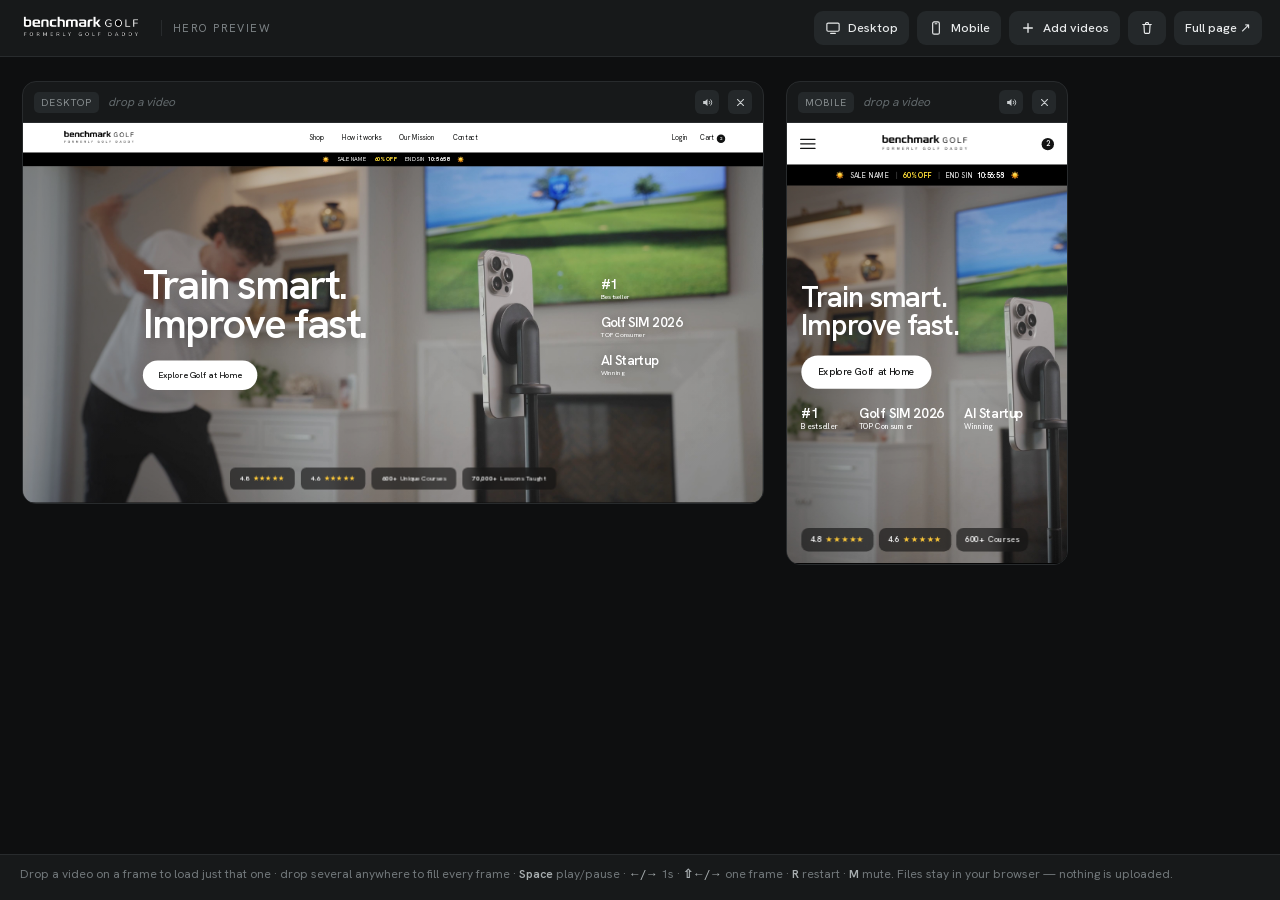
==== commit 0c9bb624: "Replace landing page with side-by-side hero preview frames index.html is now a hero-only preview: a " ====
--- a/index.html
+++ b/index.html
@@ -2,352 +2,74 @@
 <html lang="en">
 <head>
 <meta charset="utf-8">
-<meta name="viewport" content="width=device-width, initial-scale=1, viewport-fit=cover">
-<title>Benchmark Golf — Train smart. Improve fast.</title>
-<meta name="description" content="Benchmark Golf reference build. Homepage recreated from the Figma comp, with a drag-and-drop synchronized video visualizer in the hero.">
-<meta name="theme-color" content="#ffffff">
+<meta name="viewport" content="width=device-width, initial-scale=1">
+<title>Benchmark Golf — hero preview</title>
+<meta name="description" content="Drop hero video variations and preview them across desktop and mobile frames at true proportions, all playing in sync.">
 <link rel="preload" href="assets/fonts/HankenGrotesk-var.woff2" as="font" type="font/woff2" crossorigin>
-<link rel="stylesheet" href="assets/css/styles.css">
+<link rel="stylesheet" href="assets/css/preview.css">
 <link rel="icon" href="data:image/svg+xml,<svg xmlns='http://www.w3.org/2000/svg' viewBox='0 0 100 100'><text y='.9em' font-size='90'>⛳</text></svg>">
 </head>
 <body>
 
-<!-- ══════════════════════════ HEADER ══════════════════════════ -->
-<header class="hdr" id="top">
-  <div class="hdr__inner">
-    <button class="hdr__burger" type="button" aria-label="Open menu" aria-expanded="false" data-menu-toggle>
-      <span></span><span></span><span></span>
-    </button>
-
-    <a class="hdr__logo" href="#top" aria-label="Benchmark Golf — home">
-      <img src="assets/img/logo-header.png" alt="Benchmark Golf, formerly Golf Daddy" width="230" height="60">
-    </a>
-
-    <nav class="nav" aria-label="Primary">
-      <a class="nav__link nav__link--menu" href="#shop">Shop
-        <svg viewBox="0 0 24 24" aria-hidden="true"><path d="M6 9.5 12 15.5 18 9.5" fill="none" stroke="currentColor" stroke-width="2" stroke-linecap="round" stroke-linejoin="round"/></svg>
-      </a>
-      <a class="nav__link" href="#how">How it works</a>
-      <a class="nav__link" href="#mission">Our Mission</a>
-      <a class="nav__link" href="#contact">Contact</a>
-    </nav>
-
-    <div class="hdr__actions">
-      <a class="hdr__action" href="#login">
-        <svg viewBox="0 0 24 24" aria-hidden="true"><circle cx="12" cy="8" r="3.4" fill="none" stroke="currentColor" stroke-width="1.7"/><path d="M4.8 20c.6-3.7 3.6-5.8 7.2-5.8s6.6 2.1 7.2 5.8" fill="none" stroke="currentColor" stroke-width="1.7" stroke-linecap="round"/></svg>
-        <span>Login</span>
-      </a>
-      <a class="hdr__action" href="#cart">
-        <svg viewBox="0 0 24 24" aria-hidden="true"><path d="M5.4 7.5h13.2l-1 12.2a1.4 1.4 0 0 1-1.4 1.3H7.8a1.4 1.4 0 0 1-1.4-1.3L5.4 7.5Z" fill="none" stroke="currentColor" stroke-width="1.7" stroke-linejoin="round"/><path d="M9 9V6.4a3 3 0 0 1 6 0V9" fill="none" stroke="currentColor" stroke-width="1.7" stroke-linecap="round"/></svg>
-        <span>Cart</span>
-        <b class="hdr__badge">2</b>
-      </a>
-    </div>
+<header class="top">
+  <div class="top__id">
+    <img src="assets/img/logo-header.png" alt="Benchmark Golf" width="150" height="39">
+    <span>hero preview</span>
   </div>
 
-  <!-- promo bar -->
-  <div class="promo">
-    <div class="promo__inner">
-      <img class="promo__sun" src="assets/img/sun.jpg" alt="" width="18" height="18">
-      <span class="promo__name">SALE NAME</span>
-      <i class="promo__rule"></i>
-      <span class="promo__off">60% OFF</span>
-      <i class="promo__rule"></i>
-      <span class="promo__ends">ENDS IN <b data-countdown="10:56:59">10:56:59</b></span>
-      <img class="promo__sun" src="assets/img/sun.jpg" alt="" width="18" height="18">
+  <div class="top__mid" data-transport hidden>
+    <button class="ctl ctl--play" type="button" data-play aria-label="Play or pause (Space)">
+      <svg class="i-play" viewBox="0 0 24 24" aria-hidden="true"><path fill="currentColor" d="M8 5.2 19 12 8 18.8V5.2Z"/></svg>
+      <svg class="i-pause" viewBox="0 0 24 24" aria-hidden="true"><path fill="currentColor" d="M7.5 5h3.2v14H7.5zM13.3 5h3.2v14h-3.2z"/></svg>
+    </button>
+    <button class="ctl" type="button" data-restart title="Restart (R)" aria-label="Restart">
+      <svg viewBox="0 0 24 24" aria-hidden="true"><path d="M4.8 12a7.2 7.2 0 1 0 2.2-5.2" fill="none" stroke="currentColor" stroke-width="1.9" stroke-linecap="round"/><path d="M4.4 4.6v4.2h4.2" fill="none" stroke="currentColor" stroke-width="1.9" stroke-linecap="round" stroke-linejoin="round"/></svg>
+    </button>
+    <span class="clock"><b data-cur>0:00.00</b> / <span data-dur>0:00.00</span></span>
+    <input class="scrub" type="range" min="0" max="1000" value="0" data-scrub aria-label="Timeline">
+    <div class="seg" role="group" aria-label="Speed">
+      <button type="button" data-rate="0.25">¼×</button>
+      <button type="button" data-rate="0.5">½×</button>
+      <button type="button" data-rate="1" class="is-on">1×</button>
+      <button type="button" data-rate="2">2×</button>
     </div>
+    <button class="ctl ctl--txt is-on" type="button" data-loop aria-pressed="true" title="Loop">
+      <svg viewBox="0 0 24 24" aria-hidden="true"><path d="M7 5.8h9.2a3.6 3.6 0 0 1 3.6 3.6v.6M17 18.2H7.8a3.6 3.6 0 0 1-3.6-3.6v-.6" fill="none" stroke="currentColor" stroke-width="1.9" stroke-linecap="round"/><path d="M14.6 3.4 17 5.8l-2.4 2.4M9.4 20.6 7 18.2l2.4-2.4" fill="none" stroke="currentColor" stroke-width="1.9" stroke-linecap="round" stroke-linejoin="round"/></svg>
+      <span>Loop</span>
+    </button>
+  </div>
+
+  <div class="top__end">
+    <button class="ctl ctl--txt" type="button" data-add="desktop" title="Add a desktop frame">
+      <svg viewBox="0 0 24 24" aria-hidden="true"><rect x="2.8" y="4.6" width="18.4" height="12.2" rx="1.8" fill="none" stroke="currentColor" stroke-width="1.7"/><path d="M8.4 20h7.2" stroke="currentColor" stroke-width="1.7" stroke-linecap="round"/></svg>
+      <span>Desktop</span>
+    </button>
+    <button class="ctl ctl--txt" type="button" data-add="mobile" title="Add a mobile frame">
+      <svg viewBox="0 0 24 24" aria-hidden="true"><rect x="7" y="2.8" width="10" height="18.4" rx="2.2" fill="none" stroke="currentColor" stroke-width="1.7"/><path d="M10.8 5.6h2.4" stroke="currentColor" stroke-width="1.7" stroke-linecap="round"/></svg>
+      <span>Mobile</span>
+    </button>
+    <button class="ctl ctl--txt" type="button" data-browse>
+      <svg viewBox="0 0 24 24" aria-hidden="true"><path d="M12 5.5v13M5.5 12h13" fill="none" stroke="currentColor" stroke-width="2" stroke-linecap="round"/></svg>
+      <span>Add videos</span>
+    </button>
+    <button class="ctl ctl--txt" type="button" data-clear title="Remove every clip">
+      <svg viewBox="0 0 24 24" aria-hidden="true"><path d="M5.6 6.8h12.8M9.8 6.8V5.2a1.2 1.2 0 0 1 1.2-1.2h2a1.2 1.2 0 0 1 1.2 1.2v1.6M7.4 6.8l.7 12a1.3 1.3 0 0 0 1.3 1.2h5.2a1.3 1.3 0 0 0 1.3-1.2l.7-12" fill="none" stroke="currentColor" stroke-width="1.7" stroke-linecap="round" stroke-linejoin="round"/></svg>
+    </button>
+    <a class="ctl ctl--txt" href="reference.html" title="The full page rebuilt from the comp"><span>Full page ↗</span></a>
   </div>
 </header>
 
-<!-- ══════════════════════ HERO / VISUALIZER ══════════════════════ -->
-<section class="hero" id="hero" data-state="empty">
+<main class="board" data-board></main>
 
-  <!-- still frame from the comp, shown until clips are loaded -->
-  <img class="hero__still" src="assets/img/hero-still.jpg" alt="" aria-hidden="true">
-  <div class="hero__scrim" aria-hidden="true"></div>
+<p class="hint">
+  Drop a video on a frame to load just that one · drop several anywhere to fill every frame ·
+  <b>Space</b> play/pause · <b>←/→</b> 1s · <b>⇧←/→</b> one frame · <b>R</b> restart · <b>M</b> mute.
+  Files stay in your browser — nothing is uploaded.
+</p>
 
-  <!-- ---------- empty state: the comp's hero ---------- -->
-  <div class="hero__copy">
-    <div class="hero__lead">
-      <h1 class="hero__title">Train smart.<br>Improve fast.</h1>
-      <a class="btn btn--light" href="#shop">Explore Golf at Home</a>
-    </div>
+<div class="veil" data-veil aria-hidden="true"><span>Release to load</span></div>
+<input type="file" accept="video/*" multiple hidden data-file>
 
-    <ul class="awards" aria-label="Awards">
-      <li><b>#1</b><span>Bestseller</span></li>
-      <li><b>Golf SIM 2026</b><span>TOP Consumer</span></li>
-      <li><b>AI Startup</b><span>Winning</span></li>
-    </ul>
-  </div>
-
-  <ul class="chips" aria-label="Ratings and stats">
-    <li class="chip">
-      <svg class="chip__i" viewBox="0 0 24 24" aria-hidden="true"><path fill="currentColor" d="M16.4 12.7c0-2.3 1.9-3.4 2-3.5-1.1-1.6-2.8-1.8-3.4-1.8-1.4-.15-2.8.85-3.5.85s-1.8-.83-3-.81c-1.5.02-2.9.88-3.7 2.24-1.6 2.75-.4 6.83 1.1 9.07.75 1.1 1.63 2.33 2.8 2.29 1.13-.05 1.55-.73 2.92-.73s1.75.73 2.94.71c1.22-.02 2-1.12 2.74-2.22.86-1.27 1.22-2.5 1.24-2.56-.03-.01-2.38-.91-2.4-3.6ZM14.1 5.9c.62-.75 1.04-1.8.92-2.85-.9.04-1.98.6-2.62 1.34-.57.66-1.07 1.72-.94 2.74 1 .08 2.02-.5 2.64-1.23Z"/></svg>
-      <b>4.8</b><span class="stars" data-stars="5" aria-label="5 out of 5"></span>
-    </li>
-    <li class="chip">
-      <svg class="chip__i" viewBox="0 0 24 24" aria-hidden="true"><path fill="currentColor" d="M6 9.4v7.4c0 .6.5 1.1 1.1 1.1h.8v2.6a1.3 1.3 0 0 0 2.6 0V17.9h2.9v2.6a1.3 1.3 0 0 0 2.6 0V17.9h.8c.6 0 1.1-.5 1.1-1.1V9.4H6Zm-1.6-.1a1.3 1.3 0 0 0-1.3 1.3v4.9a1.3 1.3 0 0 0 2.6 0v-4.9a1.3 1.3 0 0 0-1.3-1.3Zm15.2 0a1.3 1.3 0 0 0-1.3 1.3v4.9a1.3 1.3 0 0 0 2.6 0v-4.9a1.3 1.3 0 0 0-1.3-1.3ZM15.5 4.6l1-1.8a.3.3 0 0 0-.5-.3l-1 1.85a6.5 6.5 0 0 0-5.9 0L8.05 2.5a.3.3 0 0 0-.52.3l1 1.8A5.4 5.4 0 0 0 6 8.6h12a5.4 5.4 0 0 0-2.5-4ZM9.5 6.9a.6.6 0 1 1 0-1.2.6.6 0 0 1 0 1.2Zm5 0a.6.6 0 1 1 0-1.2.6.6 0 0 1 0 1.2Z"/></svg>
-      <b>4.6</b><span class="stars" data-stars="5" aria-label="5 out of 5"></span>
-    </li>
-    <li class="chip">
-      <svg class="chip__i" viewBox="0 0 24 24" aria-hidden="true"><circle cx="12" cy="12" r="8.4" fill="none" stroke="currentColor" stroke-width="1.7"/><path d="M12 3.6c2.6 2.5 2.6 14.3 0 16.8M12 3.6c-2.6 2.5-2.6 14.3 0 16.8M3.7 12h16.6" fill="none" stroke="currentColor" stroke-width="1.7"/></svg>
-      <b>600+</b> Unique Courses
-    </li>
-    <li class="chip">
-      <svg class="chip__i" viewBox="0 0 24 24" aria-hidden="true"><path d="M4 6.4h6.2a2.6 2.6 0 0 1 2.6 2.6v10a2 2 0 0 0-2-2H4V6.4Z" fill="none" stroke="currentColor" stroke-width="1.6" stroke-linejoin="round"/><path d="M20 6.4h-6.2a2.6 2.6 0 0 0-2.6 2.6v10a2 2 0 0 1 2-2H20V6.4Z" fill="none" stroke="currentColor" stroke-width="1.6" stroke-linejoin="round"/></svg>
-      <b>70,000+</b> Lessons Taught
-    </li>
-  </ul>
-
-  <!-- ---------- drop affordance ---------- -->
-  <div class="dropcard" data-dropcard>
-    <svg class="dropcard__i" viewBox="0 0 24 24" aria-hidden="true"><path d="M12 15.5V4.2m0 0L7.8 8.4M12 4.2l4.2 4.2" fill="none" stroke="currentColor" stroke-width="1.9" stroke-linecap="round" stroke-linejoin="round"/><path d="M3.6 15v2.8a2.6 2.6 0 0 0 2.6 2.6h11.6a2.6 2.6 0 0 0 2.6-2.6V15" fill="none" stroke="currentColor" stroke-width="1.9" stroke-linecap="round"/></svg>
-    <div class="dropcard__txt">
-      <b>Drop videos here to compare them in sync</b>
-      <span>Any number of clips — they share one clock, so late arrivals snap to the same frame.</span>
-    </div>
-    <button class="btn btn--light btn--sm" type="button" data-browse>Choose files</button>
-  </div>
-
-  <!-- ---------- active state: the sync stage ---------- -->
-  <div class="stage" data-stage hidden>
-    <div class="stage__grid" data-grid></div>
-
-    <div class="stage__bar">
-      <div class="stage__row stage__row--main">
-        <button class="ctl ctl--play" type="button" data-play aria-label="Play or pause (Space)">
-          <svg class="i-play" viewBox="0 0 24 24" aria-hidden="true"><path fill="currentColor" d="M8 5.2 19 12 8 18.8V5.2Z"/></svg>
-          <svg class="i-pause" viewBox="0 0 24 24" aria-hidden="true"><path fill="currentColor" d="M7.5 5h3.2v14H7.5zM13.3 5h3.2v14h-3.2z"/></svg>
-        </button>
-
-        <button class="ctl" type="button" data-restart aria-label="Restart (R)" title="Restart">
-          <svg viewBox="0 0 24 24" aria-hidden="true"><path d="M4.8 12a7.2 7.2 0 1 0 2.2-5.2" fill="none" stroke="currentColor" stroke-width="1.9" stroke-linecap="round"/><path d="M4.4 4.6v4.2h4.2" fill="none" stroke="currentColor" stroke-width="1.9" stroke-linecap="round" stroke-linejoin="round"/></svg>
-        </button>
-
-        <span class="stage__time"><b data-cur>0:00.00</b> / <span data-dur>0:00.00</span></span>
-
-        <input class="scrub" type="range" min="0" max="1000" value="0" step="1" data-scrub aria-label="Timeline">
-
-        <div class="seg" role="group" aria-label="Playback speed">
-          <button type="button" data-rate="0.25">¼×</button>
-          <button type="button" data-rate="0.5">½×</button>
-          <button type="button" data-rate="1" class="is-on">1×</button>
-          <button type="button" data-rate="2">2×</button>
-        </div>
-
-        <button class="ctl ctl--txt is-on" type="button" data-loop aria-pressed="true" title="Loop">
-          <svg viewBox="0 0 24 24" aria-hidden="true"><path d="M7 5.8h9.2a3.6 3.6 0 0 1 3.6 3.6v.6M17 18.2H7.8a3.6 3.6 0 0 1-3.6-3.6v-.6" fill="none" stroke="currentColor" stroke-width="1.9" stroke-linecap="round"/><path d="M14.6 3.4 17 5.8l-2.4 2.4M9.4 20.6 7 18.2l2.4-2.4" fill="none" stroke="currentColor" stroke-width="1.9" stroke-linecap="round" stroke-linejoin="round"/></svg>
-          <span>Loop</span>
-        </button>
-
-        <div class="stage__spacer"></div>
-
-        <button class="ctl ctl--txt" type="button" data-browse>
-          <svg viewBox="0 0 24 24" aria-hidden="true"><path d="M12 5.5v13M5.5 12h13" fill="none" stroke="currentColor" stroke-width="2" stroke-linecap="round"/></svg>
-          <span>Add</span>
-        </button>
-        <button class="ctl ctl--txt" type="button" data-fullscreen title="Fullscreen (F)">
-          <svg viewBox="0 0 24 24" aria-hidden="true"><path d="M4.6 9.2V4.6h4.6M19.4 9.2V4.6h-4.6M4.6 14.8v4.6h4.6M19.4 14.8v4.6h-4.6" fill="none" stroke="currentColor" stroke-width="1.9" stroke-linecap="round" stroke-linejoin="round"/></svg>
-        </button>
-        <button class="ctl ctl--txt" type="button" data-clear title="Remove all clips">
-          <svg viewBox="0 0 24 24" aria-hidden="true"><path d="M5.6 6.8h12.8M9.8 6.8V5.2a1.2 1.2 0 0 1 1.2-1.2h2a1.2 1.2 0 0 1 1.2 1.2v1.6M7.4 6.8l.7 12a1.3 1.3 0 0 0 1.3 1.2h5.2a1.3 1.3 0 0 0 1.3-1.2l.7-12" fill="none" stroke="currentColor" stroke-width="1.7" stroke-linecap="round" stroke-linejoin="round"/></svg>
-          <span>Clear</span>
-        </button>
-      </div>
-      <p class="stage__hint">Space play/pause · ←/→ nudge 1s · ⇧←/→ step a frame · R restart · F fullscreen · M mute. Files never leave your browser.</p>
-    </div>
-  </div>
-
-  <!-- drag overlay -->
-  <div class="dropveil" data-veil aria-hidden="true"><span>Release to add clips</span></div>
-  <input type="file" accept="video/*" multiple hidden data-file>
-</section>
-
-<!-- ══════════════════════ GOLF AT HOME ══════════════════════ -->
-<section class="pitch" id="shop">
-  <img class="pitch__img" src="assets/img/product-golf-at-home.png" alt="Golf at Home no-ball golf simulator — box, smart mat, replacement pad and magnetic tripod" width="700" height="480">
-  <h2 class="h2">Golf at Home</h2>
-  <p class="pitch__sub">No Ball Golf Simulator</p>
-  <a class="btn btn--dark" href="#cart">Buy Now</a>
-</section>
-
-<!-- ══════════════════════ COMPLETE YOUR SETUP ══════════════════════ -->
-<section class="setup">
-  <div class="wrap">
-    <h2 class="h2 h2--c">Complete your setup</h2>
-    <p class="sub sub--c">Add the pieces that take your game further.</p>
-
-    <div class="setup__grid">
-      <article class="card">
-        <img src="assets/img/product-pads.png" alt="Replacement Pad Bundle" width="570" height="420">
-        <h3>Replacement Pads</h3>
-        <p>Keep your mat performing like new</p>
-        <a class="btn btn--dark btn--sm" href="#cart">Buy Now</a>
-      </article>
-      <article class="card">
-        <img src="assets/img/product-tripod.png" alt="Benchmark magnetic tripod" width="380" height="360">
-        <h3>Magnetic Tripod</h3>
-        <p>Holds your phone at the perfect angle. Works with any phone</p>
-        <a class="btn btn--dark btn--sm" href="#cart">Buy Now</a>
-      </article>
-    </div>
-  </div>
-</section>
-
-<!-- ══════════════════════ SOCIAL PROOF (DARK) ══════════════════════ -->
-<section class="dark" id="how">
-  <div class="wrap">
-    <h2 class="h2 h2--c h2--inv">Become the best player in golf<br>without leaving home</h2>
-    <p class="sub sub--c sub--inv">Real golfers, real living rooms, real progress — see what's possible</p>
-  </div>
-
-  <ul class="ugc">
-    <li class="ugc__card"><img src="assets/img/ugc-1.jpg" alt="Golf Daddy's Mission" loading="lazy"><span class="ugc__play"></span><em>@Golf At Home</em></li>
-    <li class="ugc__card"><img src="assets/img/ugc-2.jpg" alt="Therapy." loading="lazy"><span class="ugc__play"></span><em>@Golf At Home</em></li>
-    <li class="ugc__card"><img src="assets/img/ugc-3.jpg" alt="Affordable Golf Sim" loading="lazy"><span class="ugc__play"></span><em>@Golf At Home</em></li>
-    <li class="ugc__card"><img src="assets/img/ugc-4.jpg" alt="iPad Dad" loading="lazy"><span class="ugc__play"></span><em>@Golf At Home</em></li>
-    <li class="ugc__card"><img src="assets/img/ugc-1.jpg" alt="Golf Daddy's Mission" loading="lazy"><span class="ugc__play"></span><em>@Golf At Home</em></li>
-    <li class="ugc__card"><img src="assets/img/ugc-5.jpg" alt="Loving him means being part of his hobbies, passion and dreams" loading="lazy"><span class="ugc__play"></span><em>@Golf At Home</em></li>
-    <li class="ugc__card"><img src="assets/img/ugc-2.jpg" alt="Therapy." loading="lazy"><span class="ugc__play"></span><em>@Golf At Home</em></li>
-  </ul>
-
-  <ul class="stats">
-    <li><b>500M+</b><span>Shots recorded</span></li>
-    <li><b>500K+</b><span>Happy golfers</span></li>
-    <li><b>100+</b><span>Unique courses</span></li>
-    <li><b>70,000+</b><span>Lessons taught</span></li>
-    <li><b>91%</b><span>Improve in 14 days</span></li>
-  </ul>
-</section>
-
-<!-- ══════════════════════ NEVER HELD A CLUB ══════════════════════ -->
-<section class="dark dark--tight" id="mission">
-  <div class="wrap">
-    <h2 class="mega">Never held a club,<br><span class="mega__blue">or chasing your handicap</span></h2>
-    <p class="sub sub--c sub--inv sub--narrow">Beginners build the right fundamentals. Golfers who feel stuck see what's holding them back. And experienced players dial in the details — all from the same living room.</p>
-    <div class="center"><a class="btn btn--light" href="#how">See how it works</a></div>
-  </div>
-</section>
-
-<!-- ══════════════════════ APP ══════════════════════ -->
-<section class="app">
-  <img class="app__img" src="assets/img/phones.png" alt="Benchmark Golf app on two iPhones" width="490" height="560">
-  <h2 class="h2 h2--c">Your game in your pocket</h2>
-  <p class="sub sub--c">Free to download. Play courses, record your swing, and run drills — with or without the mat.</p>
-  <div class="app__badges">
-    <a class="app__badge" href="#ios">
-      <img src="assets/img/badge-appstore.png" alt="Download on the App Store" width="165" height="65">
-      <span class="app__rating"><span class="stars" data-stars="4.5"></span><b>4.8</b></span>
-    </a>
-    <a class="app__badge" href="#android">
-      <img src="assets/img/badge-googleplay.png" alt="Get it on Google Play" width="170" height="65">
-      <span class="app__rating"><span class="stars" data-stars="4.5"></span><b>4.6</b></span>
-    </a>
-  </div>
-</section>
-
-<!-- ══════════════════════ MADE FOR REAL LIFE ══════════════════════ -->
-<section class="life">
-  <div class="wrap">
-    <h2 class="h2 h2--c">Made for real life</h2>
-    <p class="sub sub--c">Living rooms, garages, backyards, the range. See how golfers fit<br>Benchmark Golf into their everyday.</p>
-  </div>
-  <div class="marquee" data-marquee>
-    <div class="marquee__track">
-      <img src="assets/img/life-1.jpg" alt="" loading="lazy"><img src="assets/img/life-2.jpg" alt="" loading="lazy"><img src="assets/img/life-3.jpg" alt="" loading="lazy"><img src="assets/img/life-4.jpg" alt="" loading="lazy"><img src="assets/img/life-5.jpg" alt="" loading="lazy"><img src="assets/img/life-6.jpg" alt="" loading="lazy"><img src="assets/img/life-7.jpg" alt="" loading="lazy"><img src="assets/img/life-8.jpg" alt="" loading="lazy">
-    </div>
-  </div>
-</section>
-
-<!-- ══════════════════════ FAQ ══════════════════════ -->
-<section class="faq">
-  <h2 class="h2 h2--c">The short answers</h2>
-  <div class="faq__list">
-    <details open>
-      <summary>Does it work without a ball?<i></i></summary>
-      <div class="faq__a"><p>Yes. The mat reads club contact directly — no ball required. You can use real balls outdoors if you prefer.</p></div>
-    </details>
-    <details>
-      <summary>What's in the box?<i></i></summary>
-      <div class="faq__a"><p>The Golf at Home smart mat, a replacement pad, the magnetic phone tripod, and a quick-start guide. The app is a free download on iOS and Android.</p></div>
-    </details>
-    <details>
-      <summary>iPhone or Android?<i></i></summary>
-      <div class="faq__a"><p>Both. The app runs on iPhone and Android, and the magnetic tripod holds any phone at the right angle.</p></div>
-    </details>
-    <details>
-      <summary>What if I don't love it?<i></i></summary>
-      <div class="faq__a"><p>Send it back. If it isn't making your practice better, return it and we'll refund you.</p></div>
-    </details>
-  </div>
-</section>
-
-<!-- ══════════════════════ CTA ══════════════════════ -->
-<section class="cta">
-  <div class="cta__inner">
-    <div class="cta__txt">
-      <h2 class="h2">Ready to improve your<br>golf at home?</h2>
-      <p class="sub">The smart mat, the app, and everything you need to play and practice — anywhere.</p>
-      <a class="btn btn--dark" href="#cart">Buy Now</a>
-    </div>
-  </div>
-  <img class="cta__img" src="assets/img/cta-product.png" alt="Golf at Home box and smart mat" width="770" height="700">
-</section>
-
-<!-- ══════════════════════ FOOTER ══════════════════════ -->
-<footer class="ftr" id="contact">
-  <div class="wrap ftr__grid">
-    <div class="ftr__brand">
-      <img class="ftr__logo" src="assets/img/logo-footer.png" alt="Benchmark Golf, formerly Golf Daddy" width="330" height="90">
-      <p class="ftr__tag">Helping everyday golfers find their edge.</p>
-      <p class="ftr__desc">Improve your golf game with detailed analytics, unique courses, and personalized coaching.</p>
-      <div class="ftr__badges">
-        <a href="#ios"><img src="assets/img/badge-appstore.png" alt="Download on the App Store" width="152" height="48"></a>
-        <a href="#android"><img src="assets/img/badge-googleplay.png" alt="Get it on Google Play" width="156" height="48"></a>
-      </div>
-    </div>
-
-    <nav class="ftr__col" aria-label="Shop">
-      <h3>Shop</h3>
-      <a href="#shop">Golf at Home</a>
-      <a href="#shop">Replacement Pad Bundle</a>
-      <a href="#shop">Benchmark Tripod</a>
-    </nav>
-
-    <nav class="ftr__col" aria-label="Information">
-      <h3>Information</h3>
-      <a href="#how">How it works</a>
-      <a href="#mission">Our Mission</a>
-      <a href="#contact">Contact</a>
-    </nav>
-
-    <nav class="ftr__col" aria-label="Policy">
-      <h3>Policy</h3>
-      <a href="#">Privacy Policy</a>
-      <a href="#">Refund Policy</a>
-      <a href="#">Terms of Service</a>
-      <a href="#">Terms of Sale</a>
-      <a href="#">Copyright Policy</a>
-      <a href="#">Manage Cookies</a>
-    </nav>
-
-    <div class="ftr__col">
-      <h3>Contact</h3>
-      <address>24A Trolley Square, #1180,<br>Wilmington, DE</address>
-      <div class="ftr__social">
-        <a href="#" aria-label="Instagram"><svg viewBox="0 0 24 24" aria-hidden="true"><rect x="3.8" y="3.8" width="16.4" height="16.4" rx="5" fill="none" stroke="currentColor" stroke-width="1.7"/><circle cx="12" cy="12" r="4" fill="none" stroke="currentColor" stroke-width="1.7"/><circle cx="16.9" cy="7.1" r="1.2" fill="currentColor"/></svg></a>
-        <a href="#" aria-label="TikTok"><svg viewBox="0 0 24 24" aria-hidden="true"><path fill="currentColor" d="M13.2 3h2.5c.2 1.7 1.2 3 2.9 3.3v2.5c-1.1 0-2.1-.3-3-.9v5.5a5.1 5.1 0 1 1-5.1-5.1c.3 0 .5 0 .8.1v2.6a2.5 2.5 0 1 0 1.9 2.4V3Z"/></svg></a>
-      </div>
-    </div>
-  </div>
-
-  <div class="wrap ftr__bottom">
-    <small>© 2026, Benchmark Golf</small>
-    <img class="ftr__pay" src="assets/img/payments.png" alt="Amex, Apple Pay, Diners Club, Discover, Google Pay, Maestro, Mastercard, Shop Pay, Visa" width="380" height="24">
-  </div>
-</footer>
-
-<script src="assets/js/site.js" defer></script>
-<script src="assets/js/visualizer.js" defer></script>
+<script src="assets/js/preview.js" defer></script>
 </body>
 </html>
--- a/assets/css/preview.css
+++ b/assets/css/preview.css
@@ -0,0 +1,259 @@
+@font-face{
+  font-family:'Hanken Grotesk';
+  src:url('../fonts/HankenGrotesk-var.woff2') format('woff2-variations'),
+      url('../fonts/HankenGrotesk-var.woff2') format('woff2');
+  font-weight:300 800;font-style:normal;font-display:swap;
+}
+
+:root{
+  --ink:#121313;
+  --gold:#ffca39;
+  --sale-gold:#fedd38;
+  --app-bg:#0e0f10;
+  --app-panel:#17191a;
+  --app-line:#282b2d;
+}
+*,*::before,*::after{box-sizing:border-box}
+html,body{height:100%}
+body{
+  margin:0;background:var(--app-bg);color:#e9ebec;
+  font-family:'Hanken Grotesk',-apple-system,BlinkMacSystemFont,'Segoe UI',Roboto,Helvetica,Arial,sans-serif;
+  font-size:14px;line-height:1.5;-webkit-font-smoothing:antialiased;
+  display:flex;flex-direction:column;
+}
+img{display:block;max-width:100%}
+svg{width:1em;height:1em;display:block;flex:none}
+button,a{font:inherit;color:inherit}
+a{text-decoration:none}
+:where(button,a,input,[tabindex]):focus-visible{outline:2.5px solid #0097c9;outline-offset:3px;border-radius:8px}
+
+/* ─────────────── toolbar ─────────────── */
+.top{
+  display:flex;align-items:center;gap:18px;flex-wrap:wrap;
+  padding:11px 18px;background:var(--app-panel);
+  border-bottom:1px solid var(--app-line);position:sticky;top:0;z-index:20;
+}
+.top__id{display:flex;align-items:center;gap:11px;flex:none}
+.top__id img{width:132px;height:auto;filter:invert(1)}
+.top__id span{
+  font-size:11px;letter-spacing:.13em;text-transform:uppercase;color:#7d8386;
+  border-left:1px solid var(--app-line);padding-left:11px;
+}
+.top__mid{display:flex;align-items:center;gap:10px;flex:1;min-width:340px}
+.top__mid[hidden]{display:none}
+.top__end{display:flex;align-items:center;gap:8px;margin-left:auto;flex-wrap:wrap}
+
+.ctl{
+  background:#24282a;border:0;border-radius:9px;color:#e9ebec;
+  height:34px;min-width:34px;padding:0 9px;cursor:pointer;
+  display:inline-flex;align-items:center;justify-content:center;gap:7px;
+  transition:background-color .15s ease,transform .12s ease;flex:none;
+}
+.ctl:hover{background:#33393c}
+.ctl:active{transform:scale(.95)}
+.ctl svg{width:16px;height:16px}
+.ctl--txt{font-size:12.5px;font-weight:500;padding:0 11px}
+.ctl.is-on{background:#fff;color:#111}
+.ctl--play{background:#fff;color:#111;width:38px;height:38px;border-radius:11px}
+.ctl--play:hover{background:#e2e2e2}
+.ctl--play .i-pause{display:none}
+body[data-playing] .ctl--play .i-play{display:none}
+body[data-playing] .ctl--play .i-pause{display:block}
+
+.clock{font-size:12.5px;font-variant-numeric:tabular-nums;color:#8b9193;white-space:nowrap;flex:none}
+.clock b{color:#fff;font-weight:600}
+
+.seg{display:inline-flex;background:#24282a;border-radius:9px;padding:3px;gap:2px;flex:none}
+.seg button{
+  background:none;border:0;border-radius:6px;color:#a8aeb0;height:28px;padding:0 9px;
+  font-size:12px;font-weight:500;cursor:pointer;transition:background-color .15s,color .15s;
+}
+.seg button:hover{color:#fff}
+.seg button.is-on{background:#fff;color:#111}
+
+.scrub{-webkit-appearance:none;appearance:none;flex:1;min-width:120px;height:20px;background:transparent;cursor:pointer}
+.scrub::-webkit-slider-runnable-track{height:4px;border-radius:99px;background:linear-gradient(90deg,#fff var(--p,0%),#33393c var(--p,0%))}
+.scrub::-moz-range-track{height:4px;border-radius:99px;background:#33393c}
+.scrub::-moz-range-progress{height:4px;border-radius:99px;background:#fff}
+.scrub::-webkit-slider-thumb{-webkit-appearance:none;appearance:none;width:13px;height:13px;border-radius:50%;background:#fff;margin-top:-4.5px}
+.scrub::-moz-range-thumb{width:13px;height:13px;border:0;border-radius:50%;background:#fff}
+
+/* ─────────────── board of frames ─────────────── */
+.board{
+  flex:1;display:flex;align-items:flex-start;gap:22px;
+  padding:24px 22px;overflow:auto;
+}
+.hint{
+  margin:0;padding:10px 20px 16px;font-size:12px;color:#71777a;line-height:1.6;
+  border-top:1px solid var(--app-line);background:var(--app-panel);
+}
+.hint b{color:#a8aeb0;font-weight:600}
+
+.viewer{
+  background:var(--app-panel);border:1px solid var(--app-line);border-radius:14px;
+  overflow:hidden;flex:none;display:flex;flex-direction:column;
+  transition:border-color .18s ease,box-shadow .18s ease;
+}
+.viewer.is-target{border-color:#0097c9;box-shadow:0 0 0 3px rgba(0,151,201,.22)}
+.viewer--desktop{width:min(940px,58vw)}
+.viewer--mobile{width:min(320px,22vw)}
+
+.viewer__bar{
+  display:flex;align-items:center;gap:9px;padding:8px 11px;
+  border-bottom:1px solid var(--app-line);font-size:12px;
+}
+.viewer__kind{
+  font-size:10px;letter-spacing:.1em;text-transform:uppercase;color:#8b9193;
+  background:#24282a;border-radius:5px;padding:3px 7px;flex:none;
+}
+.viewer__file{
+  flex:1;min-width:0;overflow:hidden;text-overflow:ellipsis;white-space:nowrap;
+  color:#c9cdcf;font-weight:500;
+}
+.viewer__file.is-empty{color:#61686b;font-weight:400;font-style:italic}
+.viewer__t{font-variant-numeric:tabular-nums;color:#8b9193;flex:none;font-size:11.5px}
+.viewer__btn{
+  background:#24282a;border:0;border-radius:6px;color:#c9cdcf;width:24px;height:24px;
+  display:grid;place-items:center;cursor:pointer;flex:none;
+}
+.viewer__btn:hover{background:#3a4144;color:#fff}
+.viewer__btn.is-on{background:#fff;color:#111}
+.viewer__btn svg{width:13px;height:13px}
+
+/* the mock renders at native size, then gets scaled to fit */
+.viewer__stage{position:relative;width:100%;overflow:hidden;background:#000}
+.mock{position:absolute;top:0;left:0;transform-origin:0 0;overflow:hidden}
+.mock__vid,.mock__still{
+  position:absolute;inset:0;width:100%;height:100%;object-fit:cover;background:#111;
+}
+.mock__vid{z-index:1}
+.mock__vid[hidden]{display:none}
+.mock__scrim{position:absolute;inset:0;z-index:2}
+.viewer.is-out .mock__vid{opacity:.4;filter:saturate(.5)}
+
+.viewer__drop{
+  position:absolute;inset:0;z-index:9;display:none;place-items:center;
+  background:rgba(8,9,9,.78);color:#fff;font-size:15px;font-weight:600;
+}
+.viewer.is-target .viewer__drop{display:grid}
+
+/* ══════════ desktop hero mock — native 1920 × 985 ══════════ */
+.m-d{width:1920px;height:985px;background:#1b1b1c;color:#121313}
+.m-d__hdr{
+  height:77px;background:#fff;display:grid;grid-template-columns:1fr auto 1fr;
+  align-items:center;padding:0 98px;
+}
+.m-d__hdr img{width:208px}
+.m-d__nav{display:flex;gap:46px;justify-content:center;font-size:18px}
+.m-d__act{display:flex;gap:30px;align-items:center;justify-self:end;font-size:18px}
+.m-d__cart{
+  background:#121313;color:#fff;border-radius:99px;min-width:22px;height:22px;
+  display:inline-grid;place-items:center;font-size:12px;font-weight:600;padding:0 6px;margin-left:8px;
+}
+.m-d__bar{
+  height:35px;background:#000;color:#fff;display:flex;align-items:center;
+  justify-content:center;gap:20px;font-size:15px;
+}
+.m-d__bar img{width:17px;height:17px;border-radius:2px}
+.m-d__bar b{color:var(--sale-gold);font-weight:700}
+.m-d__bar em{font-style:normal;font-variant-numeric:tabular-nums;font-weight:700;margin-left:8px}
+.m-d__hero{
+  height:873px;position:relative;overflow:hidden;isolation:isolate;
+  display:flex;flex-direction:column;justify-content:center;padding:56px 0 34px;
+}
+.m-d__hero .mock__scrim{
+  background:linear-gradient(100deg,rgba(0,0,0,.42),rgba(0,0,0,.16) 46%,rgba(0,0,0,.05) 70%);
+}
+.m-d__copy{
+  position:relative;z-index:3;flex:1;display:flex;align-items:center;
+  justify-content:space-between;padding:0 210px 0 311px;
+}
+.m-d__h1{
+  font-size:108px;font-weight:600;line-height:.94;letter-spacing:-.038em;color:#fff;
+  margin:0 0 44px;text-shadow:0 2px 34px rgba(0,0,0,.22);
+}
+.m-d__btn{
+  display:inline-flex;background:#fff;color:#121313;border-radius:99px;
+  font-size:22px;font-weight:500;padding:22px 40px;
+}
+.m-d__awards{
+  list-style:none;margin:0;padding:0;color:#fff;display:flex;flex-direction:column;gap:36px;
+  text-shadow:0 2px 22px rgba(0,0,0,.3);
+}
+.m-d__awards b{display:block;font-size:35px;font-weight:600;letter-spacing:-.02em;line-height:1.05}
+.m-d__awards span{display:block;font-size:17px}
+.m-d__chips{
+  position:relative;z-index:3;list-style:none;margin:0;padding:0 60px;
+  display:flex;gap:16px;justify-content:center;
+}
+.m-d__chips li{
+  display:inline-flex;align-items:center;gap:9px;background:rgba(18,19,19,.62);color:#fff;
+  backdrop-filter:blur(14px);-webkit-backdrop-filter:blur(14px);
+  border-radius:14px;padding:16px 26px;font-size:17px;white-space:nowrap;
+}
+.m-d__chips b{font-weight:600}
+.m-d__chips i{color:var(--gold);font-style:normal;letter-spacing:1.5px}
+
+/* ══════════ mobile hero mock — native 430 × 676 ══════════ */
+.m-m{width:430px;height:676px;background:#1b1b1c;color:#121313}
+.m-m__hdr{
+  height:64px;background:#fff;display:grid;grid-template-columns:1fr auto 1fr;
+  align-items:center;padding:0 20px;
+}
+.m-m__burger{display:flex;flex-direction:column;gap:5px;justify-self:start}
+.m-m__burger span{display:block;width:24px;height:2px;background:#121313;border-radius:2px}
+.m-m__hdr img{width:150px;justify-self:center}
+.m-m__act{display:flex;gap:14px;align-items:center;justify-self:end}
+.m-m__cart{
+  background:#121313;color:#fff;border-radius:99px;min-width:19px;height:19px;
+  display:inline-grid;place-items:center;font-size:11px;font-weight:600;padding:0 5px;
+}
+.m-m__bar{
+  height:32px;background:#000;color:#fff;display:flex;align-items:center;
+  justify-content:center;gap:10px;font-size:11px;
+}
+.m-m__bar img{width:12px;height:12px;border-radius:2px}
+.m-m__bar b{color:var(--sale-gold);font-weight:700}
+.m-m__bar i{width:1px;height:11px;background:#4a4a4a;display:block}
+.m-m__bar em{font-style:normal;font-variant-numeric:tabular-nums;font-weight:700;margin-left:5px}
+.m-m__hero{
+  height:580px;position:relative;overflow:hidden;isolation:isolate;
+  display:flex;flex-direction:column;justify-content:center;gap:26px;padding:30px 0 18px;
+}
+.m-m__hero .mock__scrim{background:linear-gradient(100deg,rgba(0,0,0,.42),rgba(0,0,0,.14) 60%)}
+.m-m__copy{position:relative;z-index:3;padding:0 22px;flex:1;display:flex;flex-direction:column;justify-content:center;gap:26px;align-items:flex-start}
+.m-m__h1{font-size:44px;font-weight:600;line-height:.96;letter-spacing:-.035em;color:#fff;margin:0}
+.m-m__btn{display:inline-flex;background:#fff;color:#121313;border-radius:99px;font-size:15px;font-weight:500;padding:14px 26px}
+.m-m__awards{list-style:none;margin:0;padding:0;color:#fff;display:flex;gap:32px}
+.m-m__awards b{display:block;font-size:21px;font-weight:600;letter-spacing:-.02em;line-height:1.1}
+.m-m__awards span{display:block;font-size:12px}
+.m-m__chips{
+  position:relative;z-index:3;list-style:none;margin:0;padding:0 22px;
+  display:flex;gap:8px;overflow:hidden;
+}
+.m-m__chips li{
+  display:inline-flex;align-items:center;gap:6px;background:rgba(18,19,19,.62);color:#fff;
+  backdrop-filter:blur(14px);-webkit-backdrop-filter:blur(14px);
+  border-radius:11px;padding:9px 14px;font-size:12px;white-space:nowrap;
+}
+.m-m__chips b{font-weight:600}
+.m-m__chips i{color:var(--gold);font-style:normal;letter-spacing:1px}
+
+/* ─────────────── drag veil ─────────────── */
+.veil{
+  position:fixed;inset:0;z-index:50;display:none;align-items:center;justify-content:center;
+  background:rgba(8,9,9,.8);backdrop-filter:blur(6px);-webkit-backdrop-filter:blur(6px);
+}
+.veil span{
+  border:2px dashed rgba(255,255,255,.6);border-radius:20px;padding:40px 66px;
+  color:#fff;font-size:24px;font-weight:600;letter-spacing:-.02em;
+}
+body[data-drag] .veil{display:flex}
+body[data-drag] .veil.is-hushed{display:none}
+
+@media (max-width:1100px){
+  .board{flex-direction:column;align-items:center}
+  .viewer--desktop{width:min(940px,94vw)}
+  .viewer--mobile{width:min(320px,60vw)}
+  .top__mid{order:3;min-width:100%}
+}
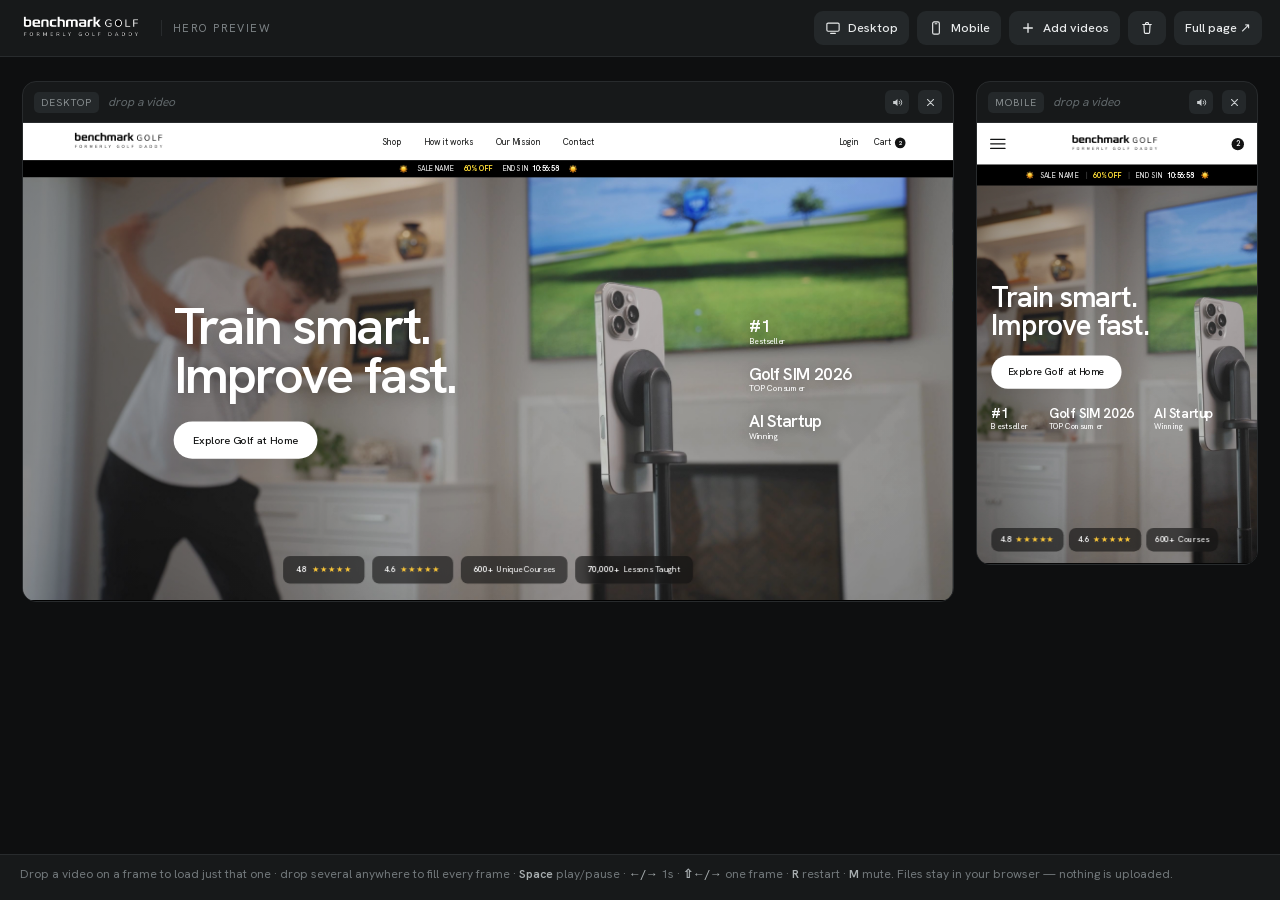
==== commit 14b34b09: "Stack new frames under their own orientation The board is now a column per orientation, so added hor" ====
--- a/index.html
+++ b/index.html
@@ -59,7 +59,10 @@
   </div>
 </header>
 
-<main class="board" data-board></main>
+<main class="board" data-board>
+  <div class="col col--desktop" data-col="desktop"></div>
+  <div class="col col--mobile" data-col="mobile"></div>
+</main>
 
 <p class="hint">
   Drop a video on a frame to load just that one · drop several anywhere to fill every frame ·
--- a/assets/css/preview.css
+++ b/assets/css/preview.css
@@ -79,10 +79,15 @@
 .scrub::-moz-range-thumb{width:13px;height:13px;border:0;border-radius:50%;background:#fff}
 
 /* ─────────────── board of frames ─────────────── */
+/* one column per orientation — new frames stack under their own kind */
 .board{
   flex:1;display:flex;align-items:flex-start;gap:22px;
   padding:24px 22px;overflow:auto;
 }
+.col{display:flex;flex-direction:column;gap:22px;min-width:0}
+.col:empty{display:none}
+.col--desktop{flex:1;max-width:940px}
+.col--mobile{flex:none;width:min(320px,22vw)}
 .hint{
   margin:0;padding:10px 20px 16px;font-size:12px;color:#71777a;line-height:1.6;
   border-top:1px solid var(--app-line);background:var(--app-panel);
@@ -95,8 +100,7 @@
   transition:border-color .18s ease,box-shadow .18s ease;
 }
 .viewer.is-target{border-color:#0097c9;box-shadow:0 0 0 3px rgba(0,151,201,.22)}
-.viewer--desktop{width:min(940px,58vw)}
-.viewer--mobile{width:min(320px,22vw)}
+.viewer{width:100%}
 
 .viewer__bar{
   display:flex;align-items:center;gap:9px;padding:8px 11px;
@@ -252,8 +256,8 @@
 body[data-drag] .veil.is-hushed{display:none}
 
 @media (max-width:1100px){
-  .board{flex-direction:column;align-items:center}
-  .viewer--desktop{width:min(940px,94vw)}
-  .viewer--mobile{width:min(320px,60vw)}
+  .board{flex-direction:column;align-items:stretch}
+  .col--desktop{max-width:none;width:100%}
+  .col--mobile{width:min(320px,60vw)}
   .top__mid{order:3;min-width:100%}
 }
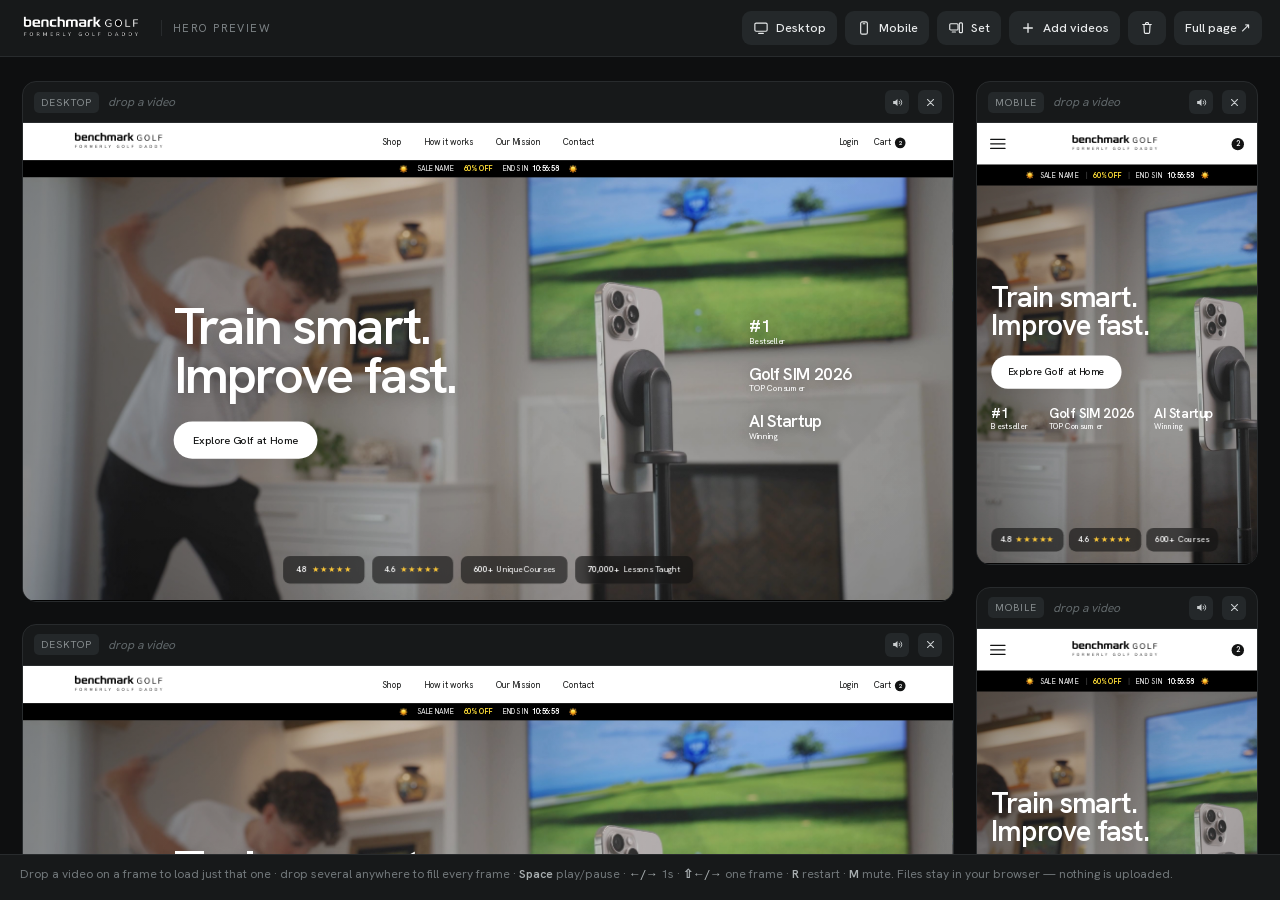
==== commit 60af2c07: "Open with two desktop+mobile sets, add a Set button Boot now lays out two pairs so there is a second" ====
--- a/index.html
+++ b/index.html
@@ -48,6 +48,10 @@
       <svg viewBox="0 0 24 24" aria-hidden="true"><rect x="7" y="2.8" width="10" height="18.4" rx="2.2" fill="none" stroke="currentColor" stroke-width="1.7"/><path d="M10.8 5.6h2.4" stroke="currentColor" stroke-width="1.7" stroke-linecap="round"/></svg>
       <span>Mobile</span>
     </button>
+    <button class="ctl ctl--txt" type="button" data-add-set title="Add a desktop + mobile pair">
+      <svg viewBox="0 0 24 24" aria-hidden="true"><rect x="2.6" y="5.6" width="12.4" height="9.4" rx="1.6" fill="none" stroke="currentColor" stroke-width="1.7"/><rect x="17" y="4.4" width="4.6" height="14.6" rx="1.4" fill="none" stroke="currentColor" stroke-width="1.7"/><path d="M6.4 18h4.8" stroke="currentColor" stroke-width="1.7" stroke-linecap="round"/></svg>
+      <span>Set</span>
+    </button>
     <button class="ctl ctl--txt" type="button" data-browse>
       <svg viewBox="0 0 24 24" aria-hidden="true"><path d="M12 5.5v13M5.5 12h13" fill="none" stroke="currentColor" stroke-width="2" stroke-linecap="round"/></svg>
       <span>Add videos</span>
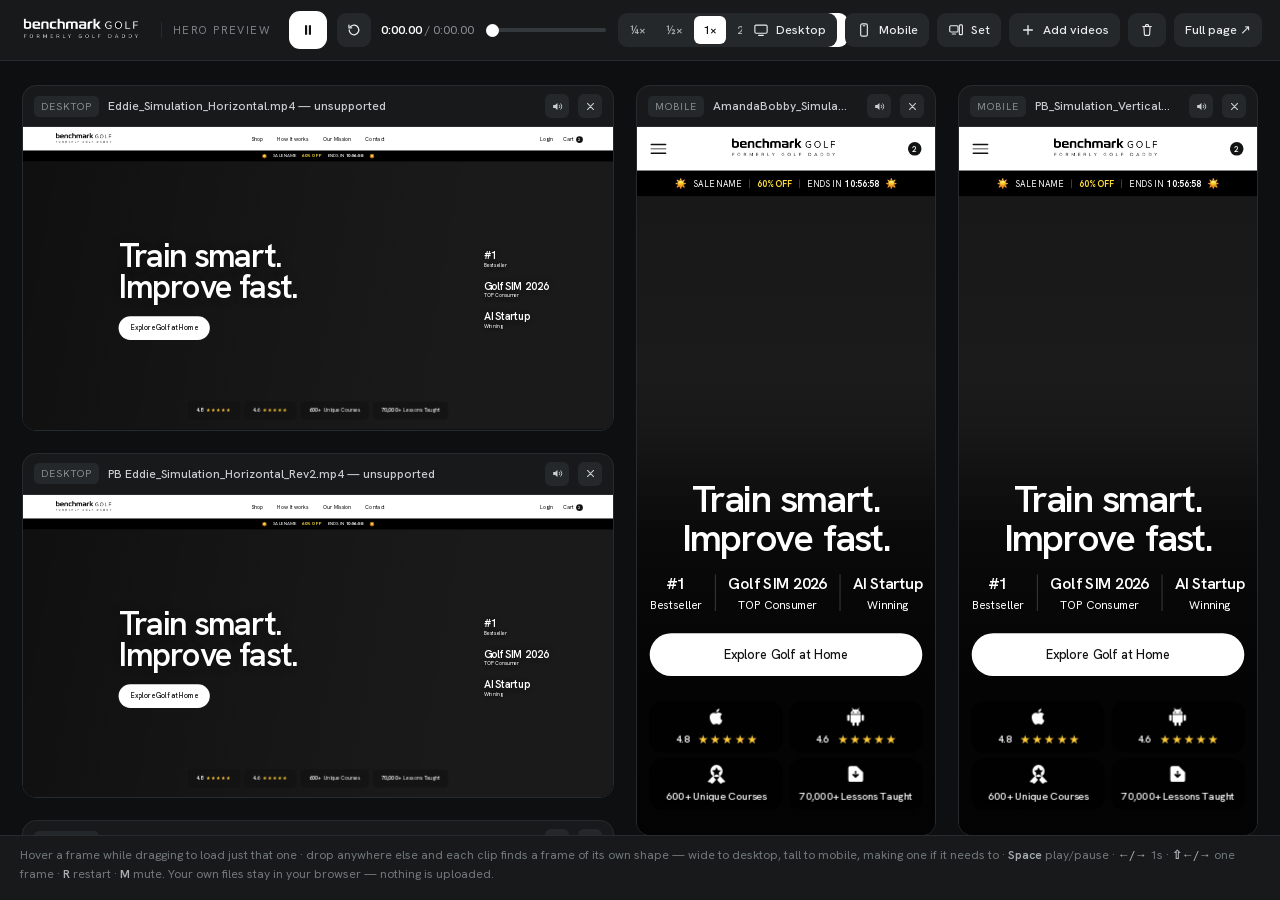
==== commit 7c687ed1: "Ship the review clips, route new ones by shape, aim drops at a frame Three changes:  1. Five clips n" ====
--- a/index.html
+++ b/index.html
@@ -56,7 +56,7 @@
       <svg viewBox="0 0 24 24" aria-hidden="true"><path d="M12 5.5v13M5.5 12h13" fill="none" stroke="currentColor" stroke-width="2" stroke-linecap="round"/></svg>
       <span>Add videos</span>
     </button>
-    <button class="ctl ctl--txt" type="button" data-clear title="Remove every clip">
+    <button class="ctl ctl--txt" type="button" data-clear title="Reset to the shipped clips">
       <svg viewBox="0 0 24 24" aria-hidden="true"><path d="M5.6 6.8h12.8M9.8 6.8V5.2a1.2 1.2 0 0 1 1.2-1.2h2a1.2 1.2 0 0 1 1.2 1.2v1.6M7.4 6.8l.7 12a1.3 1.3 0 0 0 1.3 1.2h5.2a1.3 1.3 0 0 0 1.3-1.2l.7-12" fill="none" stroke="currentColor" stroke-width="1.7" stroke-linecap="round" stroke-linejoin="round"/></svg>
     </button>
     <a class="ctl ctl--txt" href="reference.html" title="The full page rebuilt from the comp"><span>Full page ↗</span></a>
@@ -69,9 +69,10 @@
 </main>
 
 <p class="hint">
-  Drop a video on a frame to load just that one · drop several anywhere to fill every frame ·
+  Hover a frame while dragging to load just that one · drop anywhere else and each clip finds a
+  frame of its own shape — wide to desktop, tall to mobile, making one if it needs to ·
   <b>Space</b> play/pause · <b>←/→</b> 1s · <b>⇧←/→</b> one frame · <b>R</b> restart · <b>M</b> mute.
-  Files stay in your browser — nothing is uploaded.
+  Your own files stay in your browser — nothing is uploaded.
 </p>
 
 <div class="veil" data-veil aria-hidden="true"><span>Release to load</span></div>
--- a/assets/css/preview.css
+++ b/assets/css/preview.css
@@ -79,15 +79,18 @@
 .scrub::-moz-range-thumb{width:13px;height:13px;border:0;border-radius:50%;background:#fff}
 
 /* ─────────────── board of frames ─────────────── */
-/* one column per orientation — new frames stack under their own kind */
+/* one track per orientation: horizontals stack top to bottom, verticals
+   run left to right — a wide frame wants the width, a tall one doesn't */
 .board{
   flex:1;display:flex;align-items:flex-start;gap:22px;
   padding:24px 22px;overflow:auto;
 }
-.col{display:flex;flex-direction:column;gap:22px;min-width:0}
+.col{display:flex;gap:22px}
 .col:empty{display:none}
-.col--desktop{flex:1;max-width:940px}
-.col--mobile{flex:none;width:min(320px,22vw)}
+/* the desktop track gives up width to the vertical row, but only down to a
+   floor — past that the board scrolls sideways rather than squashing further */
+.col--desktop{flex:1 1 auto;flex-direction:column;min-width:520px;max-width:940px}
+.col--mobile{flex:none;flex-direction:row;flex-wrap:wrap;align-items:flex-start}
 .hint{
   margin:0;padding:10px 20px 16px;font-size:12px;color:#71777a;line-height:1.6;
   border-top:1px solid var(--app-line);background:var(--app-panel);
@@ -100,7 +103,8 @@
   transition:border-color .18s ease,box-shadow .18s ease;
 }
 .viewer.is-target{border-color:#0097c9;box-shadow:0 0 0 3px rgba(0,151,201,.22)}
-.viewer{width:100%}
+.viewer--desktop{width:100%}
+.viewer--mobile{width:300px}
 
 .viewer__bar{
   display:flex;align-items:center;gap:9px;padding:8px 11px;
@@ -137,9 +141,20 @@
 
 .viewer__drop{
   position:absolute;inset:0;z-index:9;display:none;place-items:center;
-  background:rgba(8,9,9,.78);color:#fff;font-size:15px;font-weight:600;
-}
+  background:rgba(8,9,9,.72);backdrop-filter:blur(3px);-webkit-backdrop-filter:blur(3px);
+}
+.viewer__drop span{
+  display:grid;justify-items:center;gap:3px;
+  border:2px dashed rgba(255,255,255,.62);border-radius:14px;padding:14px 26px;
+  color:#fff;font-size:15px;font-weight:600;letter-spacing:-.01em;text-align:center;
+}
+.viewer__drop em{font-style:normal;font-size:11px;font-weight:500;color:#9aa1a4;letter-spacing:.02em}
 .viewer.is-target .viewer__drop{display:grid}
+
+/* aiming at a frame: that one lights up, the rest step back */
+body[data-drag][data-aim] .viewer{opacity:.34;transition:opacity .12s ease}
+body[data-drag][data-aim] .viewer.is-target{opacity:1}
+.viewer.is-target{border-color:#0097c9;box-shadow:0 0 0 4px rgba(0,151,201,.3)}
 
 /* ══════════ desktop hero mock — native 1920 × 985 ══════════ */
 .m-d{width:1920px;height:985px;background:#1b1b1c;color:#121313}
@@ -198,50 +213,83 @@
 .m-d__chips b{font-weight:600}
 .m-d__chips i{color:var(--gold);font-style:normal;letter-spacing:1.5px}
 
-/* ══════════ mobile hero mock — native 430 × 676 ══════════ */
-.m-m{width:430px;height:676px;background:#1b1b1c;color:#121313}
+/* ══════════ mobile hero mock — native 375 × 891 ══════════
+   Every number below is measured off the mobile comp (1125px wide,
+   i.e. 375pt @3×) and divided by three. */
+.m-m{width:375px;height:891px;background:#1b1b1c;color:#121313}
 .m-m__hdr{
-  height:64px;background:#fff;display:grid;grid-template-columns:1fr auto 1fr;
-  align-items:center;padding:0 20px;
-}
-.m-m__burger{display:flex;flex-direction:column;gap:5px;justify-self:start}
-.m-m__burger span{display:block;width:24px;height:2px;background:#121313;border-radius:2px}
+  height:55px;background:#fff;display:grid;grid-template-columns:1fr auto 1fr;
+  align-items:center;padding:0 17px;
+}
+.m-m__burger{display:flex;flex-direction:column;gap:3.5px;justify-self:start}
+.m-m__burger span{display:block;width:20px;height:1.7px;background:#121313;border-radius:2px}
 .m-m__hdr img{width:150px;justify-self:center}
-.m-m__act{display:flex;gap:14px;align-items:center;justify-self:end}
+.m-m__act{display:flex;gap:12px;align-items:center;justify-self:end}
 .m-m__cart{
-  background:#121313;color:#fff;border-radius:99px;min-width:19px;height:19px;
-  display:inline-grid;place-items:center;font-size:11px;font-weight:600;padding:0 5px;
+  background:#121313;color:#fff;border-radius:99px;min-width:17px;height:17px;
+  display:inline-grid;place-items:center;font-size:10px;font-weight:600;padding:0 5px;
 }
 .m-m__bar{
   height:32px;background:#000;color:#fff;display:flex;align-items:center;
-  justify-content:center;gap:10px;font-size:11px;
-}
-.m-m__bar img{width:12px;height:12px;border-radius:2px}
+  justify-content:center;gap:9px;font-size:11px;
+}
+.m-m__bar img{width:14px;height:14px;border-radius:2px}
 .m-m__bar b{color:var(--sale-gold);font-weight:700}
 .m-m__bar i{width:1px;height:11px;background:#4a4a4a;display:block}
 .m-m__bar em{font-style:normal;font-variant-numeric:tabular-nums;font-weight:700;margin-left:5px}
-.m-m__hero{
-  height:580px;position:relative;overflow:hidden;isolation:isolate;
-  display:flex;flex-direction:column;justify-content:center;gap:26px;padding:30px 0 18px;
-}
-.m-m__hero .mock__scrim{background:linear-gradient(100deg,rgba(0,0,0,.42),rgba(0,0,0,.14) 60%)}
-.m-m__copy{position:relative;z-index:3;padding:0 22px;flex:1;display:flex;flex-direction:column;justify-content:center;gap:26px;align-items:flex-start}
-.m-m__h1{font-size:44px;font-weight:600;line-height:.96;letter-spacing:-.035em;color:#fff;margin:0}
-.m-m__btn{display:inline-flex;background:#fff;color:#121313;border-radius:99px;font-size:15px;font-weight:500;padding:14px 26px}
-.m-m__awards{list-style:none;margin:0;padding:0;color:#fff;display:flex;gap:32px}
-.m-m__awards b{display:block;font-size:21px;font-weight:600;letter-spacing:-.02em;line-height:1.1}
-.m-m__awards span{display:block;font-size:12px}
-.m-m__chips{
-  position:relative;z-index:3;list-style:none;margin:0;padding:0 22px;
-  display:flex;gap:8px;overflow:hidden;
-}
-.m-m__chips li{
-  display:inline-flex;align-items:center;gap:6px;background:rgba(18,19,19,.62);color:#fff;
+
+.m-m__hero{height:804px;position:relative;overflow:hidden;isolation:isolate}
+/* the comp's scrim is vertical and bottom-heavy, not a diagonal */
+.m-m__hero .mock__scrim{
+  background:linear-gradient(180deg,
+    rgba(0,0,0,.12) 0%, rgba(0,0,0,0) 28%, rgba(0,0,0,.14) 37%,
+    rgba(0,0,0,.40) 45%, rgba(0,0,0,.64) 53%, rgba(0,0,0,.78) 68%,
+    rgba(0,0,0,.86) 78%, rgba(0,0,0,.88) 100%);
+}
+/* the copy stack is anchored to the bottom of the hero */
+.m-m__copy{
+  position:absolute;inset:0;z-index:3;color:#fff;
+  display:flex;flex-direction:column;justify-content:flex-end;padding-bottom:32px;
+}
+.m-m__h1{
+  margin:0;text-align:center;color:#fff;
+  font-size:48.5px;line-height:48px;font-weight:600;letter-spacing:-.035em;
+}
+
+/* three award columns, hairline-separated, spanning the full frame width.
+   flex:auto (basis auto, not 0) shares the slack equally, which is what
+   puts the rules at 98px and 254px like the comp. */
+.m-m__awards{
+  list-style:none;margin:23.4px 0 0;padding:0;display:flex;text-align:center;
+}
+.m-m__awards li{flex:auto;min-width:0}
+.m-m__awards li + li{border-left:1px solid rgba(255,255,255,.26)}
+.m-m__awards b{display:block;font-size:20px;line-height:22px;font-weight:600;letter-spacing:-.02em}
+.m-m__awards span{display:block;margin-top:7px;font-size:14.5px;line-height:17.4px;font-weight:400}
+
+.m-m__btn{
+  margin:27.3px 16px 0;height:54.3px;border-radius:99px;background:#fff;color:#121313;
+  display:flex;align-items:center;justify-content:center;
+  font-size:16px;line-height:1;font-weight:500;
+}
+
+/* 2 × 2 tile grid: two store ratings on top, two stats beneath */
+.m-m__tiles{
+  list-style:none;margin:31.7px 16px 0;padding:0;
+  display:grid;grid-template-columns:1fr 1fr;gap:7.7px 8.3px;
+}
+.m-m__tiles li{
+  height:64.3px;border-radius:16px;background:rgba(0,0,0,.62);
   backdrop-filter:blur(14px);-webkit-backdrop-filter:blur(14px);
-  border-radius:11px;padding:9px 14px;font-size:12px;white-space:nowrap;
-}
-.m-m__chips b{font-weight:600}
-.m-m__chips i{color:var(--gold);font-style:normal;letter-spacing:1px}
+  display:flex;flex-direction:column;align-items:center;justify-content:center;gap:8px;
+}
+.m-m__tiles svg{width:24px;height:24px;fill:#fff}
+.m-m__tiles p{
+  margin:0;display:flex;align-items:center;gap:11px;white-space:nowrap;
+  font-size:13.4px;line-height:18px;font-weight:500;letter-spacing:-.01em;
+}
+.m-m__tiles b{font-size:12.6px;font-weight:600}
+.m-m__tiles i{color:var(--gold);font-style:normal;font-size:15px;letter-spacing:2.4px;margin-right:-2.4px}
 
 /* ─────────────── drag veil ─────────────── */
 .veil{
@@ -257,7 +305,7 @@
 
 @media (max-width:1100px){
   .board{flex-direction:column;align-items:stretch}
-  .col--desktop{max-width:none;width:100%}
-  .col--mobile{width:min(320px,60vw)}
+  .col--desktop{max-width:none;min-width:0;width:100%}
+  .col--mobile{width:100%}
   .top__mid{order:3;min-width:100%}
 }
